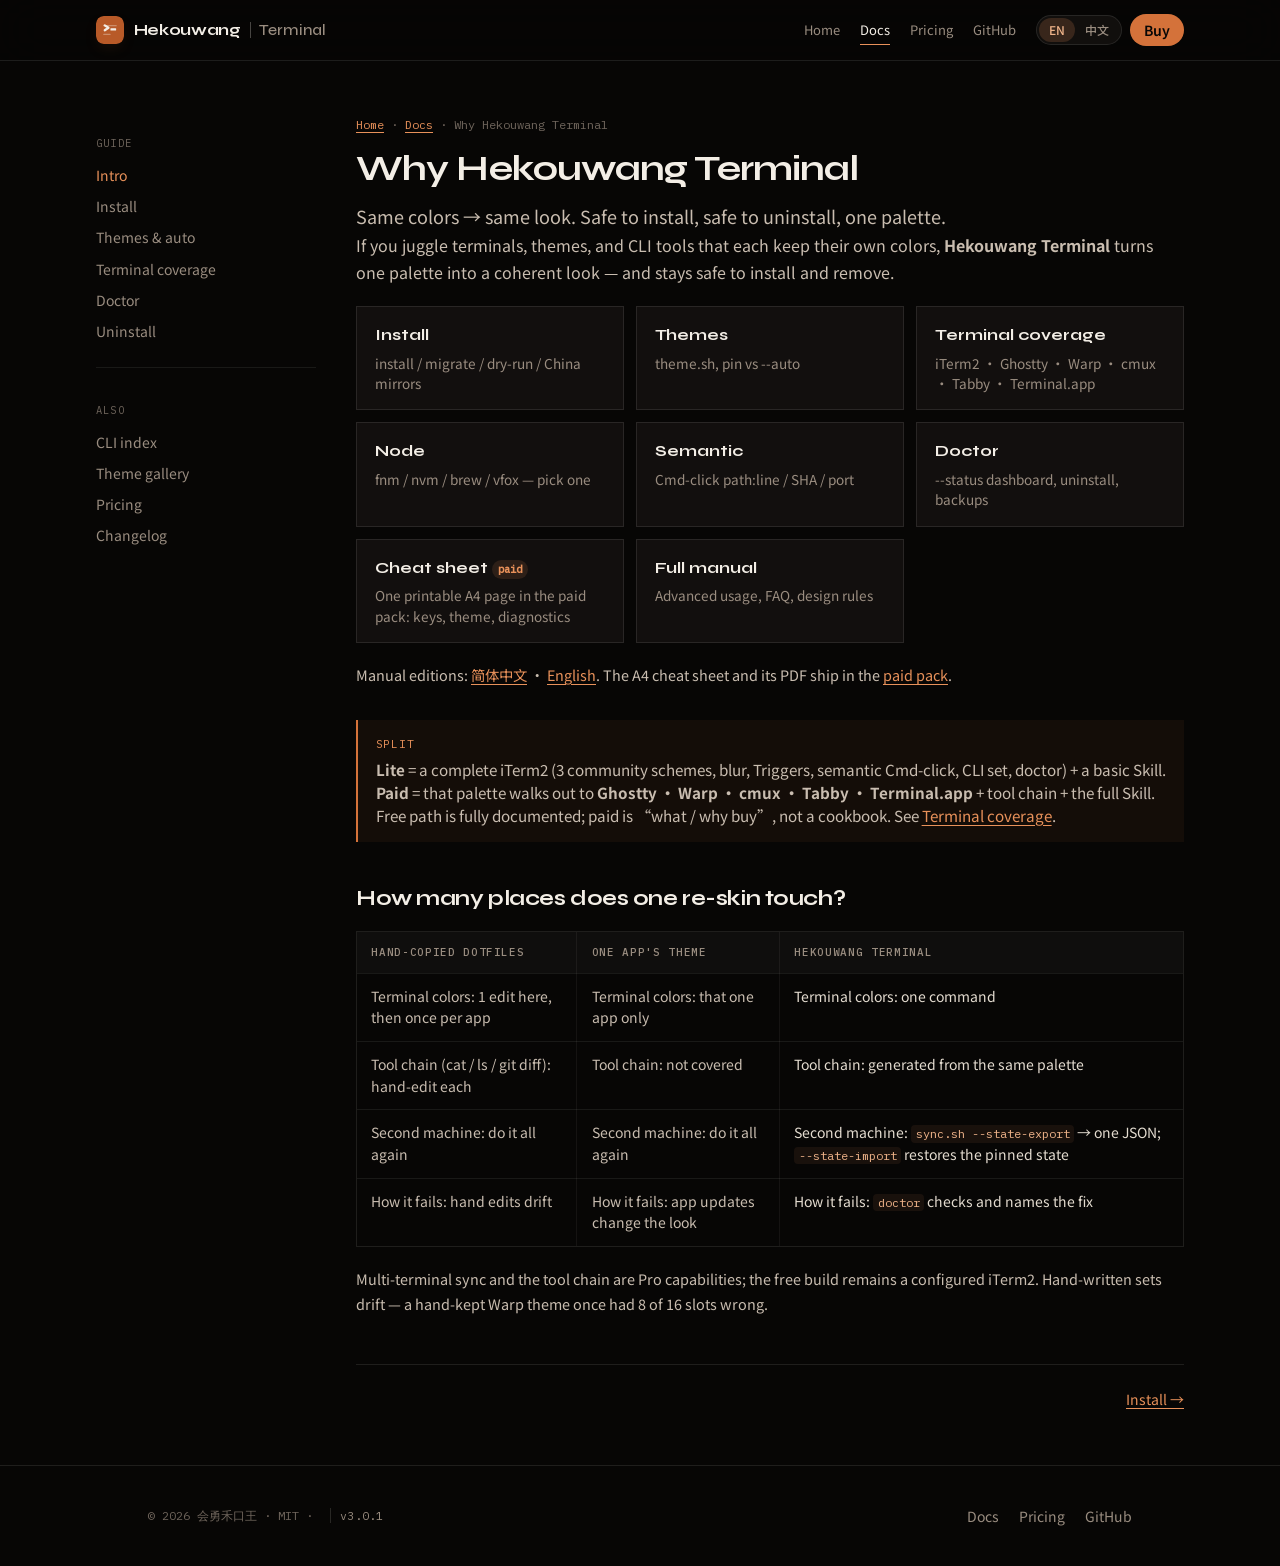
==== docs/guide/index.html @ 42f8c6e7 "release: clean Lite root (T1-b) Org-standard L2: main tree is Lite only; Pro lives in edition/ (loca" ====
<!DOCTYPE html>
<html lang="zh-CN" class="lang-zh">
<head>
<meta charset="utf-8">
<script>
/* Sync lang before paint: ?lang -> localStorage -> navigator */
(function(){try{var K='hkw-lang',q=null;try{q=new URLSearchParams(location.search).get('lang')}catch(e){}
if(q!=='zh'&&q!=='en')q=null;var s=q;if(!s)try{s=localStorage.getItem(K)}catch(e){}
if(s!=='zh'&&s!=='en')s=/^zh/i.test(navigator.language||'')?'zh':'en';
if(s==='zh')document.documentElement.classList.add('lang-zh');
document.documentElement.lang=s==='zh'?'zh-CN':'en';
if(q)try{localStorage.setItem(K,q)}catch(e){}}catch(e){}})();
</script>
<meta name="viewport" content="width=device-width, initial-scale=1">
<title>为什么是会勇禾口王·终端工作台</title>
<meta name="description" content="会勇禾口王·终端工作台：同色 → 同观感。敢装敢卸，一份色板。英文名 Hekouwang Terminal。">
<link rel="canonical" href="https://huiyonghkw.github.io/hekouwang-terminal-lite-skill/guide/">
<link rel="alternate" type="application/atom+xml" title="更新日志" href="../feed.xml">
<meta property="og:type" content="website">
<meta property="og:site_name" content="会勇禾口王·终端工作台">
<meta property="og:title" content="为什么是会勇禾口王·终端工作台">
<meta property="og:description" content="会勇禾口王·终端工作台：同色 → 同观感。敢装敢卸，一份色板。英文名 Hekouwang Terminal。">
<meta property="og:url" content="https://huiyonghkw.github.io/hekouwang-terminal-lite-skill/guide/">
<meta property="og:image" content="https://huiyonghkw.github.io/hekouwang-terminal-lite-skill/images/og-cover.png">
<meta name="twitter:card" content="summary_large_image">
<script type="application/ld+json">
{
  "@context": "https://schema.org",
  "@type": "BreadcrumbList",
  "itemListElement": [
    {
      "@type": "ListItem",
      "position": 1,
      "name": "首页",
      "item": "https://huiyonghkw.github.io/hekouwang-terminal-lite-skill/"
    },
    {
      "@type": "ListItem",
      "position": 2,
      "name": "文档",
      "item": "https://huiyonghkw.github.io/hekouwang-terminal-lite-skill/guide/"
    },
    {
      "@type": "ListItem",
      "position": 3,
      "name": "为什么是会勇禾口王·终端工作台",
      "item": "https://huiyonghkw.github.io/hekouwang-terminal-lite-skill/guide/"
    }
  ]
}
</script>
<link rel="icon" href="../favicon.svg?v=4" type="image/svg+xml">
<link rel="apple-touch-icon" href="../images/apple-touch-icon.png?v=5">
<link rel="shortcut icon" href="/hekouwang-terminal-lite-skill/favicon.svg?v=3" type="image/svg+xml">
<link rel="apple-touch-icon" href="/hekouwang-terminal-lite-skill/favicon.svg?v=3">

<link rel="stylesheet" href="../assets/fonts.css">
<link rel="stylesheet" href="../assets/tw.css">
<link rel="stylesheet" href="../assets/site.css?v=3.3.5">
<script defer src="../assets/toc.js"></script>
</head>
<body class="bg-ink-950 text-ash-100 font-sans antialiased">
<div id="prog"></div>
<header id="site-nav" class="sticky top-0 border-b border-ash-100/10 bg-ink-950/85 backdrop-blur-xl z-50">
  <div class="mx-auto flex max-w-6xl items-center justify-between gap-4 px-5 py-3.5 md:px-8">
    <a href="../index.html" class="brand-mark">
      <img src="../images/icon-skillhub.svg?v=4" width="28" height="28" alt="">
      <span class="brand-lockup text-[0.92rem] md:text-[1rem]">
        <span class="brand-name"><span class="en">Hekouwang</span><span class="zh">会勇禾口王</span></span>
        <span class="brand-div" aria-hidden="true"></span>
        <span class="brand-product"><span class="en">Terminal</span><span class="zh">终端工作台</span></span>
      </span>
    </a>
    <div class="flex items-center gap-5">
<nav class="mh-nav hidden items-center gap-5 text-[0.8125rem] text-ash-400 lg:flex" aria-label="Primary">
      <a class="transition hover:text-ash-100" href="../index.html"><span class="en">Home</span><span class="zh">首页</span></a>
      <a class="text-ash-100" href="../guide/index.html" aria-current="page"><span class="en">Docs</span><span class="zh">文档</span></a>
      <a class="transition hover:text-ash-100" href="../pricing.html"><span class="en">Pricing</span><span class="zh">定价</span></a>
      <a class="transition hover:text-ash-100" href="https://github.com/huiyonghkw/hekouwang-terminal-lite-skill">GitHub</a>
    </nav>
    <div class="flex items-center gap-2">
      <div class="toggle flex rounded-full border border-ash-100/10 bg-ink-800/60 p-0.5 text-xs font-medium" role="group" aria-label="Language">
        <button id="btn-en" class="rounded-full px-2.5 py-1 text-ash-400 transition" aria-pressed="true">EN</button>
        <button id="btn-zh" class="rounded-full px-2.5 py-1 text-ash-400 transition" aria-pressed="false">中文</button>
      </div>
      <a href="../pricing.html" class="btn-mag btn-mag--ember hidden rounded-full bg-ember-500 px-3.5 py-1.5 text-sm font-semibold text-ink-950 transition hover:bg-ember-400 sm:inline-flex"><span class="en">Buy</span><span class="zh">购买</span></a>
      <button id="nav-toggle" class="inline-flex h-9 w-9 items-center justify-center rounded-full border border-ash-100/10 text-ash-200 lg:hidden" aria-expanded="false" aria-controls="mobile-nav" aria-label="Menu">
        <svg width="18" height="18" viewBox="0 0 24 24" fill="none" stroke="currentColor" stroke-width="1.8"><path d="M4 7h16M4 12h16M4 17h16"/></svg>
      </button>
    </div>
    </div>
  </div>
  <div id="mobile-nav" class="border-t border-ash-100/10 bg-ink-950/95 px-5 py-4 backdrop-blur-xl lg:hidden">
    <div class="flex flex-col gap-3 text-sm text-ash-200">
      <a href="../index.html"><span class="en">Home</span><span class="zh">首页</span></a>
      <a href="../guide/index.html"><span class="en">Docs</span><span class="zh">文档</span></a>
      <a href="../pricing.html"><span class="en">Pricing</span><span class="zh">定价</span></a>
      <a href="https://github.com/huiyonghkw/hekouwang-terminal-lite-skill">GitHub</a>
    </div>
  </div>
</header>
<div class="mx-auto max-w-6xl"><div class="docgrid mx-auto grid max-w-6xl gap-10 px-5 py-10 md:grid-cols-[220px_1fr] md:px-8 md:py-14">
<aside class="side hidden text-sm text-ash-400 md:block" aria-label="Docs">
<style>.side a{display:block;padding:.35rem 0;color:#9a8d80}.side a:hover{color:#f3eee6}.side a[aria-current=page]{color:#e8915a}.side .st{font-family:IBM Plex Mono,monospace;font-size:.65rem;letter-spacing:.12em;text-transform:uppercase;color:#6f655c;margin:1rem 0 .4rem}.side .grp{margin-top:1.25rem;padding-top:1rem;border-top:1px solid rgba(243,238,230,.08)}.pillgrid{display:grid;gap:.75rem;margin:1.25rem 0;grid-template-columns:repeat(auto-fill,minmax(220px,1fr))}.pill{display:block;padding:1rem 1.1rem;border:1px solid rgba(243,238,230,.1);background:rgba(26,23,20,.6);text-decoration:none!important}.pill .t{font-family:Syne,sans-serif;font-weight:700;color:#f3eee6}.pill .d{margin-top:.35rem;font-size:.85rem;color:#9a8d80}.tag{display:inline-block;font-family:IBM Plex Mono,monospace;font-size:.65rem;padding:.1rem .4rem;border-radius:999px}.tag-free{color:#7dcea0;background:rgba(125,206,160,.12)}.tag-paid{color:#e8915a;background:rgba(232,145,90,.12)}.muted{color:#6f655c;font-size:.9rem}.btn{display:inline-flex;align-items:center;padding:.55rem 1.1rem;border-radius:999px;font-size:.875rem;font-weight:600;text-decoration:none}.btn-primary{background:#f3eee6;color:#070605}.btn-pro{background:#d4723a;color:#070605}</style>
  <div class="st"><span class="en">Guide</span><span class="zh">指南</span></div>
  <a href="../guide/index.html" aria-current="page"><span class="en">Intro</span><span class="zh">简介</span></a>
  <a href="../guide/install.html"><span class="en">Install</span><span class="zh">安装</span></a>
  <a href="../guide/theme.html"><span class="en">Themes &amp; auto</span><span class="zh">换肤与跟随</span></a>
  <a href="../guide/terminals.html"><span class="en">Terminal coverage</span><span class="zh">终端覆盖</span></a>
  <a href="../guide/doctor.html"><span class="en">Doctor</span><span class="zh">体检</span></a>
  <a href="../guide/uninstall.html"><span class="en">Uninstall</span><span class="zh">卸载</span></a>
  <div class="grp">
    <div class="st"><span class="en">Also</span><span class="zh">另见</span></div>
    <a href="../tools/index.html"><span class="en">CLI index</span><span class="zh">脚本索引</span></a>
    <a href="../themes/index.html"><span class="en">Theme gallery</span><span class="zh">主题画廊</span></a>
    <a href="../pricing.html"><span class="en">Pricing</span><span class="zh">定价</span></a>
    <a href="../changelog.html"><span class="en">Changelog</span><span class="zh">更新日志</span></a>
  </div>
</aside>
<article class="doc prose-hkw min-w-0">
<div class="crumb mb-4 font-mono text-xs text-ash-500"><a href="../index.html"><span class="en">Home</span><span class="zh">首页</span></a> · <a href="../guide/index.html"><span class="en">Docs</span><span class="zh">文档</span></a> · <span class="en">Why Hekouwang Terminal</span><span class="zh">为什么是会勇禾口王·终端工作台</span></div>
<h1 class="font-display text-3xl font-bold tracking-tight text-ash-100 md:text-4xl"><span class="en">Why Hekouwang Terminal</span><span class="zh">为什么是会勇禾口王·终端工作台</span></h1>
<p class="lead mt-3 text-lg text-ash-300"><span class="en">Same colors → same look. Safe to install, safe to uninstall, one palette.</span><span class="zh">同色 → 同观感。敢装敢卸，一份色板。</span></p>

<p><span class="en">If you juggle terminals, themes, and CLI tools that each keep their own colors, <b>Hekouwang Terminal</b> turns one palette into a coherent look — and stays safe to install and remove.</span><span class="zh">如果你在终端、主题、CLI 工具之间来回折腾，而它们各自一套颜色，<b>会勇禾口王·终端工作台</b>把一份色板做成统一观感 —— 而且敢装也敢卸。</span></p>
<div class="pillgrid">
  <a class="pill" href="../guide/install.html"><div class="t"><span class="en">Install</span><span class="zh">安装</span></div><div class="d"><span class="en">install / migrate / dry-run / China mirrors</span><span class="zh">安装、迁移、预演、国内镜像</span></div></a>
  <a class="pill" href="../guide/theme.html"><div class="t"><span class="en">Themes</span><span class="zh">换肤</span></div><div class="d"><span class="en">theme.sh, pin vs --auto</span><span class="zh">theme.sh、钉住与跟随系统</span></div></a>
  <a class="pill" href="../guide/terminals.html"><div class="t"><span class="en">Terminal coverage</span><span class="zh">终端覆盖</span></div><div class="d"><span class="en">iTerm2 · Ghostty · Warp · cmux · Tabby · Terminal.app</span><span class="zh">iTerm2 · Ghostty · Warp · cmux · Tabby · 自带终端</span></div></a>
  <a class="pill" href="../guide/node.html"><div class="t"><span class="en">Node</span><span class="zh">Node</span></div><div class="d"><span class="en">fnm / nvm / brew / vfox — pick one</span><span class="zh">四选一，只留一套</span></div></a>
  <a class="pill" href="../guide/semantic.html"><div class="t"><span class="en">Semantic</span><span class="zh">语义层</span></div><div class="d"><span class="en">Cmd-click path:line / SHA / port</span><span class="zh">Cmd-click 路径:行号 / SHA / 端口</span></div></a>
  <a class="pill" href="../guide/doctor.html"><div class="t"><span class="en">Doctor</span><span class="zh">体检</span></div><div class="d"><span class="en">--status dashboard, uninstall, backups</span><span class="zh">状态机仪表盘、卸载、备份</span></div></a>
  <a class="pill" href="../pricing.html"><div class="t"><span class="en">Cheat sheet <span class="tag tag-paid">paid</span></span><span class="zh">速查卡 <span class="tag tag-paid">付费</span></span></div><div class="d"><span class="en">One printable A4 page in the paid pack: keys, theme, diagnostics</span><span class="zh">付费包内的一页 A4：按键、换肤、排障</span></div></a>
  <a class="pill" href="../manual.zh-CN.md"><div class="t"><span class="en">Full manual</span><span class="zh">完整手册</span></div><div class="d"><span class="en">Advanced usage, FAQ, design rules</span><span class="zh">进阶用法、FAQ、设计原则</span></div></a>
</div>
<p class="muted"><span class="en">Manual editions: <a href="../manual.zh-CN.md">简体中文</a> · <a href="../manual.md">English</a>. The A4 cheat sheet and its PDF ship in the <a href="../pricing.html">paid pack</a>.</span><span class="zh">手册版本：<a href="../manual.zh-CN.md">简体中文</a> · <a href="../manual.md">English</a>。A4 速查卡与 PDF 在<a href="../pricing.html">付费包</a>内。</span></p>
<div class="ask"><span class="lb">split</span>
<span class="en"><b>Lite</b> = a complete iTerm2 (3 community schemes, blur, Triggers, semantic Cmd-click, CLI set, doctor) + a basic Skill. <b>Paid</b> = that palette walks out to <b>Ghostty · Warp · cmux · Tabby · Terminal.app</b> + tool chain + the full Skill. Free path is fully documented; paid is “what / why buy”, not a cookbook. See <a href="../guide/terminals.html">Terminal coverage</a>.</span><span class="zh"><b>Lite 版</b>＝配好的 iTerm2（3 套社区配色、毛玻璃、Triggers、语义 Cmd-click、CLI、体检）+ 基础 Skill。<b>专业版</b>＝让这份色板走到 <b>Ghostty · Warp · cmux · Tabby · 自带终端</b> + 工具链 + 完整 Skill。本站把免费用法写全；付费只写「是什么 / 为什么买」。见<a href="../guide/terminals.html">终端覆盖</a>。</span>
</div>

<h2><span class="en">How many places does one re-skin touch?</span><span class="zh">换一次肤，要改几处</span></h2>
<div class="tablewrap"><table>
<thead><tr>
  <th><span class="en">Hand-copied dotfiles</span><span class="zh">手抄 dotfiles</span></th>
  <th><span class="en">One app's theme</span><span class="zh">单个 App 的主题</span></th>
  <th><span class="en">Hekouwang Terminal</span><span class="zh">会勇禾口王·终端工作台</span></th>
</tr></thead>
<tbody>
<tr>
  <td><span class="en">Terminal colors: 1 edit here, then once per app</span><span class="zh">终端配色：这里改 1 次，其余 App 再各改一次</span></td>
  <td><span class="en">Terminal colors: that one app only</span><span class="zh">终端配色：只改这一个 App</span></td>
  <td><span class="en">Terminal colors: one command</span><span class="zh">终端配色：<code>theme.sh</code> 一条命令</span></td>
</tr>
<tr>
  <td><span class="en">Tool chain (cat / ls / git diff): hand-edit each</span><span class="zh">工具链（cat / ls / git diff）：逐一手改</span></td>
  <td><span class="en">Tool chain: not covered</span><span class="zh">工具链：完全不管</span></td>
  <td><span class="en">Tool chain: generated from the same palette</span><span class="zh">工具链：同一份色板生成</span></td>
</tr>
<tr>
  <td><span class="en">Second machine: do it all again</span><span class="zh">换第二台机器：重来一遍</span></td>
  <td><span class="en">Second machine: do it all again</span><span class="zh">换第二台机器：重来一遍</span></td>
  <td><span class="en">Second machine: <code>sync.sh --state-export</code> → one JSON; <code>--state-import</code> restores the pinned state</span><span class="zh">换第二台机器：<code>sync.sh --state-export</code> 一个 JSON，<code>--state-import</code> 还原钉住状态</span></td>
</tr>
<tr>
  <td><span class="en">How it fails: hand edits drift</span><span class="zh">失效方式：手改漂移</span></td>
  <td><span class="en">How it fails: app updates change the look</span><span class="zh">失效方式：各 App 版本升级走样</span></td>
  <td><span class="en">How it fails: <code>doctor</code> checks and names the fix</span><span class="zh">失效方式：<code>doctor</code> 体检并给出修复</span></td>
</tr>
</tbody></table></div>
<p class="muted"><span class="en">Multi-terminal sync and the tool chain are Pro capabilities; the free build remains a configured iTerm2. Hand-written sets drift — a hand-kept Warp theme once had 8 of 16 slots wrong.</span><span class="zh">多终端同步与工具链为专业版能力；免费版仍是配好的 iTerm2。手写多套会漂，实测手工维护的 Warp 主题 16 个色槽错了 8 个。</span></p>

<div class="pager mt-12 flex justify-between border-t border-ash-100/10 pt-6 text-sm text-ash-400"><span></span><a href="../guide/install.html"><span class="en">Install</span><span class="zh">安装</span> →</a></div>
</article>
</div></div>
<footer class="border-t border-ash-100/10 bg-ink-950 py-10">
  <div class="mx-auto flex max-w-5xl flex-col items-center gap-4 px-5 text-center md:flex-row md:justify-between md:text-left">
    <p class="font-mono text-xs text-ash-500">© 2026 会勇禾口王 · MIT · <!-- BEGIN:GENERATED:VERSION --><span class="ver-badge">v3.0.1</span><!-- END:GENERATED:VERSION --></p>
    <div class="flex gap-5 text-sm text-ash-400">
      <a class="transition hover:text-ash-100" href="../guide/index.html"><span class="en">Docs</span><span class="zh">文档</span></a>
      <a class="transition hover:text-ash-100" href="../pricing.html"><span class="en">Pricing</span><span class="zh">定价</span></a>
      <a class="transition hover:text-ash-100" href="https://github.com/huiyonghkw/hekouwang-terminal-lite-skill">GitHub</a>
    </div>
  </div>
</footer>
<script src="../assets/site.js?v=3.0.4"></script>
</body>
</html>
---- docs/assets/fonts.css ----
/* Self-hosted fonts (latin subset). Syne is a variable font: one file covers 500-800. */
@font-face {
  font-family: 'Syne';
  font-style: normal;
  font-weight: 500;
  font-display: swap;
  src: url('../fonts/syne-var.woff2') format('woff2');
}
@font-face {
  font-family: 'Syne';
  font-style: normal;
  font-weight: 600;
  font-display: swap;
  src: url('../fonts/syne-var.woff2') format('woff2');
}
@font-face {
  font-family: 'Syne';
  font-style: normal;
  font-weight: 700;
  font-display: swap;
  src: url('../fonts/syne-var.woff2') format('woff2');
}
@font-face {
  font-family: 'Syne';
  font-style: normal;
  font-weight: 800;
  font-display: swap;
  src: url('../fonts/syne-var.woff2') format('woff2');
}
@font-face {
  font-family: 'IBM Plex Mono';
  font-style: normal;
  font-weight: 400;
  font-display: swap;
  src: url('../fonts/ibm-plex-mono-400.woff2') format('woff2');
}
@font-face {
  font-family: 'IBM Plex Mono';
  font-style: normal;
  font-weight: 500;
  font-display: swap;
  src: url('../fonts/ibm-plex-mono-500.woff2') format('woff2');
}
---- docs/assets/tw.css ----
*,:after,:before{--tw-border-spacing-x:0;--tw-border-spacing-y:0;--tw-translate-x:0;--tw-translate-y:0;--tw-rotate:0;--tw-skew-x:0;--tw-skew-y:0;--tw-scale-x:1;--tw-scale-y:1;--tw-pan-x: ;--tw-pan-y: ;--tw-pinch-zoom: ;--tw-scroll-snap-strictness:proximity;--tw-gradient-from-position: ;--tw-gradient-via-position: ;--tw-gradient-to-position: ;--tw-ordinal: ;--tw-slashed-zero: ;--tw-numeric-figure: ;--tw-numeric-spacing: ;--tw-numeric-fraction: ;--tw-ring-inset: ;--tw-ring-offset-width:0px;--tw-ring-offset-color:#fff;--tw-ring-color:rgba(59,130,246,.5);--tw-ring-offset-shadow:0 0 #0000;--tw-ring-shadow:0 0 #0000;--tw-shadow:0 0 #0000;--tw-shadow-colored:0 0 #0000;--tw-blur: ;--tw-brightness: ;--tw-contrast: ;--tw-grayscale: ;--tw-hue-rotate: ;--tw-invert: ;--tw-saturate: ;--tw-sepia: ;--tw-drop-shadow: ;--tw-backdrop-blur: ;--tw-backdrop-brightness: ;--tw-backdrop-contrast: ;--tw-backdrop-grayscale: ;--tw-backdrop-hue-rotate: ;--tw-backdrop-invert: ;--tw-backdrop-opacity: ;--tw-backdrop-saturate: ;--tw-backdrop-sepia: ;--tw-contain-size: ;--tw-contain-layout: ;--tw-contain-paint: ;--tw-contain-style: }::backdrop{--tw-border-spacing-x:0;--tw-border-spacing-y:0;--tw-translate-x:0;--tw-translate-y:0;--tw-rotate:0;--tw-skew-x:0;--tw-skew-y:0;--tw-scale-x:1;--tw-scale-y:1;--tw-pan-x: ;--tw-pan-y: ;--tw-pinch-zoom: ;--tw-scroll-snap-strictness:proximity;--tw-gradient-from-position: ;--tw-gradient-via-position: ;--tw-gradient-to-position: ;--tw-ordinal: ;--tw-slashed-zero: ;--tw-numeric-figure: ;--tw-numeric-spacing: ;--tw-numeric-fraction: ;--tw-ring-inset: ;--tw-ring-offset-width:0px;--tw-ring-offset-color:#fff;--tw-ring-color:rgba(59,130,246,.5);--tw-ring-offset-shadow:0 0 #0000;--tw-ring-shadow:0 0 #0000;--tw-shadow:0 0 #0000;--tw-shadow-colored:0 0 #0000;--tw-blur: ;--tw-brightness: ;--tw-contrast: ;--tw-grayscale: ;--tw-hue-rotate: ;--tw-invert: ;--tw-saturate: ;--tw-sepia: ;--tw-drop-shadow: ;--tw-backdrop-blur: ;--tw-backdrop-brightness: ;--tw-backdrop-contrast: ;--tw-backdrop-grayscale: ;--tw-backdrop-hue-rotate: ;--tw-backdrop-invert: ;--tw-backdrop-opacity: ;--tw-backdrop-saturate: ;--tw-backdrop-sepia: ;--tw-contain-size: ;--tw-contain-layout: ;--tw-contain-paint: ;--tw-contain-style: }/*! tailwindcss v3.4.19 | MIT License | https://tailwindcss.com*/*,:after,:before{box-sizing:border-box;border:0 solid #e5e7eb}:after,:before{--tw-content:""}:host,html{line-height:1.5;-webkit-text-size-adjust:100%;-moz-tab-size:4;-o-tab-size:4;tab-size:4;font-family:HKW Sans SC,Syne,system-ui,sans-serif;font-feature-settings:normal;font-variation-settings:normal;-webkit-tap-highlight-color:transparent}body{margin:0;line-height:inherit}hr{height:0;color:inherit;border-top-width:1px}abbr:where([title]){-webkit-text-decoration:underline dotted;text-decoration:underline dotted}h1,h2,h3,h4,h5,h6{font-size:inherit;font-weight:inherit}a{color:inherit;text-decoration:inherit}b,strong{font-weight:bolder}code,kbd,pre,samp{font-family:IBM Plex Mono,ui-monospace,Menlo,monospace;font-feature-settings:normal;font-variation-settings:normal;font-size:1em}small{font-size:80%}sub,sup{font-size:75%;line-height:0;position:relative;vertical-align:baseline}sub{bottom:-.25em}sup{top:-.5em}table{text-indent:0;border-color:inherit;border-collapse:collapse}button,input,optgroup,select,textarea{font-family:inherit;font-feature-settings:inherit;font-variation-settings:inherit;font-size:100%;font-weight:inherit;line-height:inherit;letter-spacing:inherit;color:inherit;margin:0;padding:0}button,select{text-transform:none}button,input:where([type=button]),input:where([type=reset]),input:where([type=submit]){-webkit-appearance:button;background-color:transparent;background-image:none}:-moz-focusring{outline:auto}:-moz-ui-invalid{box-shadow:none}progress{vertical-align:baseline}::-webkit-inner-spin-button,::-webkit-outer-spin-button{height:auto}[type=search]{-webkit-appearance:textfield;outline-offset:-2px}::-webkit-search-decoration{-webkit-appearance:none}::-webkit-file-upload-button{-webkit-appearance:button;font:inherit}summary{display:list-item}blockquote,dd,dl,figure,h1,h2,h3,h4,h5,h6,hr,p,pre{margin:0}fieldset{margin:0}fieldset,legend{padding:0}menu,ol,ul{list-style:none;margin:0;padding:0}dialog{padding:0}textarea{resize:vertical}input::-moz-placeholder,textarea::-moz-placeholder{opacity:1;color:#9ca3af}input::placeholder,textarea::placeholder{opacity:1;color:#9ca3af}[role=button],button{cursor:pointer}:disabled{cursor:default}audio,canvas,embed,iframe,img,object,svg,video{display:block;vertical-align:middle}img,video{max-width:100%;height:auto}[hidden]:where(:not([hidden=until-found])){display:none}.\!container{width:100%!important}.container{width:100%}@media (min-width:640px){.\!container{max-width:640px!important}.container{max-width:640px}}@media (min-width:768px){.\!container{max-width:768px!important}.container{max-width:768px}}@media (min-width:1024px){.\!container{max-width:1024px!important}.container{max-width:1024px}}@media (min-width:1280px){.\!container{max-width:1280px!important}.container{max-width:1280px}}@media (min-width:1536px){.\!container{max-width:1536px!important}.container{max-width:1536px}}.pointer-events-none{pointer-events:none}.visible{visibility:visible}.fixed{position:fixed}.absolute{position:absolute}.relative{position:relative}.sticky{position:sticky}.inset-0{inset:0}.inset-x-0{left:0;right:0}.-top-3{top:-.75rem}.left-6{left:1.5rem}.top-0{top:0}.z-10{z-index:10}.z-50{z-index:50}.mx-auto{margin-left:auto;margin-right:auto}.my-5{margin-top:1.25rem;margin-bottom:1.25rem}.mb-4{margin-bottom:1rem}.ml-3{margin-left:.75rem}.mt-1{margin-top:.25rem}.mt-10{margin-top:2.5rem}.mt-12{margin-top:3rem}.mt-14{margin-top:3.5rem}.mt-16{margin-top:4rem}.mt-2{margin-top:.5rem}.mt-3{margin-top:.75rem}.mt-4{margin-top:1rem}.mt-5{margin-top:1.25rem}.mt-6{margin-top:1.5rem}.mt-8{margin-top:2rem}.block{display:block}.inline-block{display:inline-block}.flex{display:flex}.inline-flex{display:inline-flex}.table{display:table}.grid{display:grid}.hidden{display:none}.h-9{height:2.25rem}.min-h-\[100svh\]{min-height:100svh}.w-9{width:2.25rem}.w-full{width:100%}.min-w-0{min-width:0}.min-w-\[40rem\]{min-width:40rem}.max-w-2xl{max-width:42rem}.max-w-3xl{max-width:48rem}.max-w-4xl{max-width:56rem}.max-w-5xl{max-width:64rem}.max-w-6xl{max-width:72rem}.max-w-xl{max-width:36rem}.flex-1{flex:1 1 0%}.transform{transform:translate(var(--tw-translate-x),var(--tw-translate-y)) rotate(var(--tw-rotate)) skewX(var(--tw-skew-x)) skewY(var(--tw-skew-y)) scaleX(var(--tw-scale-x)) scaleY(var(--tw-scale-y))}.resize{resize:both}.flex-col{flex-direction:column}.flex-wrap{flex-wrap:wrap}.items-center{align-items:center}.justify-center{justify-content:center}.justify-between{justify-content:space-between}.gap-1\.5{gap:.375rem}.gap-10{gap:2.5rem}.gap-2{gap:.5rem}.gap-3{gap:.75rem}.gap-4{gap:1rem}.gap-5{gap:1.25rem}.space-y-8>:not([hidden])~:not([hidden]){--tw-space-y-reverse:0;margin-top:calc(2rem*(1 - var(--tw-space-y-reverse)));margin-bottom:calc(2rem*var(--tw-space-y-reverse))}.overflow-hidden{overflow:hidden}.overflow-x-auto{overflow-x:auto}.rounded-full{border-radius:9999px}.rounded-lg{border-radius:.5rem}.rounded-sm{border-radius:.125rem}.border{border-width:1px}.border-b{border-bottom-width:1px}.border-t{border-top-width:1px}.border-amber-500\/30{border-color:rgba(245,158,11,.3)}.border-ash-100\/10{border-color:hsla(37,35%,93%,.1)}.border-ash-100\/15{border-color:hsla(37,35%,93%,.15)}.border-ash-100\/5{border-color:hsla(37,35%,93%,.05)}.border-blue-500\/30{border-color:rgba(59,130,246,.3)}.border-ember-400\/35{border-color:rgba(232,145,90,.35)}.border-ember-400\/40{border-color:rgba(232,145,90,.4)}.border-ember-400\/50{border-color:rgba(232,145,90,.5)}.border-ember-500\/30{border-color:rgba(212,114,58,.3)}.border-ember-500\/40{border-color:rgba(212,114,58,.4)}.border-emerald-500\/30{border-color:rgba(16,185,129,.3)}.border-red-500\/30{border-color:rgba(239,68,68,.3)}.border-transparent{border-color:transparent}.bg-amber-500\/10{background-color:rgba(245,158,11,.1)}.bg-ash-100{--tw-bg-opacity:1;background-color:rgb(243 238 230/var(--tw-bg-opacity,1))}.bg-blue-500\/10{background-color:rgba(59,130,246,.1)}.bg-ember-500{--tw-bg-opacity:1;background-color:rgb(212 114 58/var(--tw-bg-opacity,1))}.bg-ember-500\/10{background-color:rgba(212,114,58,.1)}.bg-emerald-500\/10{background-color:rgba(16,185,129,.1)}.bg-ink-800\/40{background-color:rgba(26,23,20,.4)}.bg-ink-800\/60{background-color:rgba(26,23,20,.6)}.bg-ink-850\/40{background-color:rgba(18,16,14,.4)}.bg-ink-850\/60{background-color:rgba(18,16,14,.6)}.bg-ink-900{--tw-bg-opacity:1;background-color:rgb(12 11 10/var(--tw-bg-opacity,1))}.bg-ink-900\/50{background-color:rgba(12,11,10,.5)}.bg-ink-950{--tw-bg-opacity:1;background-color:rgb(7 6 5/var(--tw-bg-opacity,1))}.bg-ink-950\/80{background-color:rgba(7,6,5,.8)}.bg-ink-950\/85{background-color:rgba(7,6,5,.85)}.bg-ink-950\/95{background-color:rgba(7,6,5,.95)}.bg-red-500\/10{background-color:rgba(239,68,68,.1)}.bg-ember-radial{background-image:radial-gradient(ellipse 80% 50% at 70% 0,rgba(212,114,58,.18),transparent 55%),radial-gradient(ellipse 60% 40% at 10% 80%,rgba(232,145,90,.08),transparent 50%)}.bg-gradient-to-b{background-image:linear-gradient(to bottom,var(--tw-gradient-stops))}.bg-grid-fade{background-image:linear-gradient(90deg,hsla(37,35%,93%,.04) 1px,transparent 0),linear-gradient(180deg,hsla(37,35%,93%,.04) 1px,transparent 0)}.from-ember-500\/15{--tw-gradient-from:rgba(212,114,58,.15) var(--tw-gradient-from-position);--tw-gradient-to:rgba(212,114,58,0) var(--tw-gradient-to-position);--tw-gradient-stops:var(--tw-gradient-from),var(--tw-gradient-to)}.to-ink-850\/80{--tw-gradient-to:rgba(18,16,14,.8) var(--tw-gradient-to-position)}.bg-grid{background-size:48px 48px}.p-0\.5{padding:.125rem}.p-6{padding:1.5rem}.px-2\.5{padding-left:.625rem;padding-right:.625rem}.px-3{padding-left:.75rem;padding-right:.75rem}.px-3\.5{padding-left:.875rem;padding-right:.875rem}.px-4{padding-left:1rem;padding-right:1rem}.px-5{padding-left:1.25rem;padding-right:1.25rem}.px-7{padding-left:1.75rem;padding-right:1.75rem}.px-8{padding-left:2rem;padding-right:2rem}.py-0\.5{padding-top:.125rem;padding-bottom:.125rem}.py-1{padding-top:.25rem;padding-bottom:.25rem}.py-1\.5{padding-top:.375rem;padding-bottom:.375rem}.py-10{padding-top:2.5rem;padding-bottom:2.5rem}.py-16{padding-top:4rem;padding-bottom:4rem}.py-2\.5{padding-top:.625rem;padding-bottom:.625rem}.py-20{padding-top:5rem;padding-bottom:5rem}.py-24{padding-top:6rem;padding-bottom:6rem}.py-3{padding-top:.75rem;padding-bottom:.75rem}.py-3\.5{padding-top:.875rem;padding-bottom:.875rem}.py-32{padding-top:8rem;padding-bottom:8rem}.py-4{padding-top:1rem;padding-bottom:1rem}.py-5{padding-top:1.25rem;padding-bottom:1.25rem}.pb-16{padding-bottom:4rem}.pb-6{padding-bottom:1.5rem}.pb-8{padding-bottom:2rem}.pt-24{padding-top:6rem}.pt-28{padding-top:7rem}.pt-6{padding-top:1.5rem}.text-left{text-align:left}.text-center{text-align:center}.font-display{font-family:Syne,HKW Sans SC,system-ui,sans-serif}.font-mono{font-family:IBM Plex Mono,ui-monospace,Menlo,monospace}.font-sans{font-family:HKW Sans SC,Syne,system-ui,sans-serif}.text-2xl{font-size:1.5rem;line-height:2rem}.text-3xl{font-size:1.875rem;line-height:2.25rem}.text-4xl{font-size:2.25rem;line-height:2.5rem}.text-\[0\.65rem\]{font-size:.65rem}.text-\[0\.68rem\]{font-size:.68rem}.text-\[0\.6rem\]{font-size:.6rem}.text-\[0\.7rem\]{font-size:.7rem}.text-\[0\.8125rem\]{font-size:.8125rem}.text-\[0\.82rem\]{font-size:.82rem}.text-\[0\.92rem\]{font-size:.92rem}.text-\[0\.95rem\]{font-size:.95rem}.text-\[clamp\(1\.05rem\2c 2vw\2c 1\.3rem\)\]{font-size:clamp(1.05rem,2vw,1.3rem)}.text-\[clamp\(1\.8rem\2c 3\.6vw\2c 2\.6rem\)\]{font-size:clamp(1.8rem,3.6vw,2.6rem)}.text-\[clamp\(2\.4rem\2c 6\.5vw\2c 4\.8rem\)\]{font-size:clamp(2.4rem,6.5vw,4.8rem)}.text-\[clamp\(2rem\2c 5vw\2c 3\.2rem\)\]{font-size:clamp(2rem,5vw,3.2rem)}.text-\[clamp\(2rem\2c 5vw\2c 3\.5rem\)\]{font-size:clamp(2rem,5vw,3.5rem)}.text-base{font-size:1rem;line-height:1.5rem}.text-lg{font-size:1.125rem;line-height:1.75rem}.text-sm{font-size:.875rem;line-height:1.25rem}.text-xs{font-size:.75rem;line-height:1rem}.font-bold{font-weight:700}.font-extrabold{font-weight:800}.font-medium{font-weight:500}.font-semibold{font-weight:600}.uppercase{text-transform:uppercase}.leading-\[1\.05\]{line-height:1.05}.leading-\[1\.08\]{line-height:1.08}.leading-\[1\.1\]{line-height:1.1}.leading-relaxed{line-height:1.625}.tracking-\[0\.14em\]{letter-spacing:.14em}.tracking-\[0\.16em\]{letter-spacing:.16em}.tracking-\[0\.2em\]{letter-spacing:.2em}.tracking-tight{letter-spacing:-.025em}.tracking-wide{letter-spacing:.025em}.text-amber-400{--tw-text-opacity:1;color:rgb(251 191 36/var(--tw-text-opacity,1))}.text-ash-100{--tw-text-opacity:1;color:rgb(243 238 230/var(--tw-text-opacity,1))}.text-ash-200{--tw-text-opacity:1;color:rgb(228 220 208/var(--tw-text-opacity,1))}.text-ash-300{--tw-text-opacity:1;color:rgb(201 189 176/var(--tw-text-opacity,1))}.text-ash-400{--tw-text-opacity:1;color:rgb(154 141 128/var(--tw-text-opacity,1))}.text-ash-500{--tw-text-opacity:1;color:rgb(111 101 92/var(--tw-text-opacity,1))}.text-blue-400{--tw-text-opacity:1;color:rgb(96 165 250/var(--tw-text-opacity,1))}.text-ember-300{--tw-text-opacity:1;color:rgb(240 180 138/var(--tw-text-opacity,1))}.text-ember-400{--tw-text-opacity:1;color:rgb(232 145 90/var(--tw-text-opacity,1))}.text-emerald-400{--tw-text-opacity:1;color:rgb(52 211 153/var(--tw-text-opacity,1))}.text-ink-950{--tw-text-opacity:1;color:rgb(7 6 5/var(--tw-text-opacity,1))}.text-red-400{--tw-text-opacity:1;color:rgb(248 113 113/var(--tw-text-opacity,1))}.antialiased{-webkit-font-smoothing:antialiased;-moz-osx-font-smoothing:grayscale}.opacity-30{opacity:.3}.shadow-glow{--tw-shadow:0 0 80px -20px rgba(212,114,58,.45);--tw-shadow-colored:0 0 80px -20px var(--tw-shadow-color)}.shadow-glow,.shadow-panel{box-shadow:var(--tw-ring-offset-shadow,0 0 #0000),var(--tw-ring-shadow,0 0 #0000),var(--tw-shadow)}.shadow-panel{--tw-shadow:0 24px 80px -32px rgba(0,0,0,.75);--tw-shadow-colored:0 24px 80px -32px var(--tw-shadow-color)}.blur{--tw-blur:blur(8px)}.blur,.filter{filter:var(--tw-blur) var(--tw-brightness) var(--tw-contrast) var(--tw-grayscale) var(--tw-hue-rotate) var(--tw-invert) var(--tw-saturate) var(--tw-sepia) var(--tw-drop-shadow)}.backdrop-blur-xl{--tw-backdrop-blur:blur(24px);-webkit-backdrop-filter:var(--tw-backdrop-blur) var(--tw-backdrop-brightness) var(--tw-backdrop-contrast) var(--tw-backdrop-grayscale) var(--tw-backdrop-hue-rotate) var(--tw-backdrop-invert) var(--tw-backdrop-opacity) var(--tw-backdrop-saturate) var(--tw-backdrop-sepia);backdrop-filter:var(--tw-backdrop-blur) var(--tw-backdrop-brightness) var(--tw-backdrop-contrast) var(--tw-backdrop-grayscale) var(--tw-backdrop-hue-rotate) var(--tw-backdrop-invert) var(--tw-backdrop-opacity) var(--tw-backdrop-saturate) var(--tw-backdrop-sepia)}.transition{transition-property:color,background-color,border-color,text-decoration-color,fill,stroke,opacity,box-shadow,transform,filter,-webkit-backdrop-filter;transition-property:color,background-color,border-color,text-decoration-color,fill,stroke,opacity,box-shadow,transform,filter,backdrop-filter;transition-property:color,background-color,border-color,text-decoration-color,fill,stroke,opacity,box-shadow,transform,filter,backdrop-filter,-webkit-backdrop-filter;transition-timing-function:cubic-bezier(.4,0,.2,1);transition-duration:.15s}.hover\:border-ash-100\/30:hover{border-color:hsla(37,35%,93%,.3)}.hover\:border-ember-300:hover{--tw-border-opacity:1;border-color:rgb(240 180 138/var(--tw-border-opacity,1))}.hover\:bg-ember-400:hover{--tw-bg-opacity:1;background-color:rgb(232 145 90/var(--tw-bg-opacity,1))}.hover\:bg-ember-500\/20:hover{background-color:rgba(212,114,58,.2)}.hover\:bg-white:hover{--tw-bg-opacity:1;background-color:rgb(255 255 255/var(--tw-bg-opacity,1))}.hover\:text-ash-100:hover{--tw-text-opacity:1;color:rgb(243 238 230/var(--tw-text-opacity,1))}@media (min-width:640px){.sm\:inline-flex{display:inline-flex}}@media (min-width:768px){.md\:block{display:block}.md\:grid-cols-3{grid-template-columns:repeat(3,minmax(0,1fr))}.md\:grid-cols-4{grid-template-columns:repeat(4,minmax(0,1fr))}.md\:grid-cols-\[220px_1fr\]{grid-template-columns:220px 1fr}.md\:flex-row{flex-direction:row}.md\:justify-between{justify-content:space-between}.md\:p-7{padding:1.75rem}.md\:px-8{padding-left:2rem;padding-right:2rem}.md\:py-14{padding-top:3.5rem;padding-bottom:3.5rem}.md\:py-32{padding-top:8rem;padding-bottom:8rem}.md\:py-40{padding-top:10rem;padding-bottom:10rem}.md\:pb-10{padding-bottom:2.5rem}.md\:pb-12{padding-bottom:3rem}.md\:pt-28{padding-top:7rem}.md\:text-left{text-align:left}.md\:text-3xl{font-size:1.875rem;line-height:2.25rem}.md\:text-4xl{font-size:2.25rem;line-height:2.5rem}.md\:text-5xl{font-size:3rem;line-height:1}.md\:text-\[1rem\]{font-size:1rem}}@media (min-width:1024px){.lg\:flex{display:flex}.lg\:hidden{display:none}.lg\:grid-cols-3{grid-template-columns:repeat(3,minmax(0,1fr))}}
---- docs/assets/site.css ----
/* Hekouwang Terminal 3.0 — bilingual + fonts + motion (Tailwind via CDN) */
@font-face {
  font-family: 'HKW Sans SC';
  src: url('../fonts/hkw-sans-sc-subset.woff2') format('woff2');
  font-weight: 400 700;
  font-style: normal;
  font-display: swap;
}

:root {
  color-scheme: dark;
  --font-display: Syne, 'HKW Sans SC', sans-serif;
  --mono: 'IBM Plex Mono', ui-monospace, monospace;
  --text: #f3eee6;
  --text2: #c9bdb0;
  --text3: #9a8d80;
  --surface: #1a1714;
  --surface2: #12100e;
  --border: rgba(243, 238, 230, 0.1);
  --border2: rgba(243, 238, 230, 0.14);
  --accent2: #e8915a;
  --shadow: 0 24px 80px -40px rgba(0,0,0,0.7);
  --ease-out-expo: cubic-bezier(0.16, 1, 0.3, 1);
  --ease-spring: cubic-bezier(0.34, 1.56, 0.64, 1);
}

html {
  scroll-behavior: smooth;
  overflow-x: clip;
  max-width: 100%;
}

@media (prefers-reduced-motion: reduce) {
  html { scroll-behavior: auto; }
  *, *::before, *::after {
    animation-duration: 0.01ms !important;
    animation-iteration-count: 1 !important;
    transition-duration: 0.01ms !important;
  }
  .marquee-static { animation: none !important; }
  .ambient-orb { animation: none !important; }
  .hero-sheen::after { animation: none !important; }
}

/* Bilingual: default EN; .lang-zh shows ZH */
html .zh { display: none; }
html.lang-zh .en { display: none; }
html.lang-zh .zh { display: inline; }
html.lang-zh span.zh,
html.lang-zh a.zh,
html.lang-zh b.zh,
html.lang-zh strong.zh,
html.lang-zh em.zh,
html.lang-zh code.zh,
html.lang-zh small.zh { display: inline; }
html.lang-zh p.zh,
html.lang-zh div.zh,
html.lang-zh li.zh,
html.lang-zh h1.zh,
html.lang-zh h2.zh,
html.lang-zh h3.zh,
html.lang-zh figcaption.zh,
html.lang-zh summary.zh,
html.lang-zh label.zh { display: block; }
html.lang-zh .zh.block { display: block; }
html.lang-zh .zh.flex { display: flex; }
html.lang-zh .zh.inline-flex { display: inline-flex; }
html.lang-zh .zh.grid { display: grid; }
html .zh.block { display: none; }
html.lang-zh .zh.block { display: block; }
html .en.block { display: block; }
html.lang-zh .en.block { display: none; }

body {
  -webkit-font-smoothing: antialiased;
  text-rendering: optimizeLegibility;
  overflow-x: clip;
  max-width: 100%;
}
.site-main {
  overflow-x: clip;
  max-width: 100%;
}

/* Film grain — premium atmosphere without flat black */
.film-grain {
  position: fixed;
  inset: 0;
  z-index: 2;
  pointer-events: none;
  opacity: 0.045;
  mix-blend-mode: overlay;
  background-image: url("data:image/svg+xml,%3Csvg viewBox='0 0 200 200' xmlns='http://www.w3.org/2000/svg'%3E%3Cfilter id='n'%3E%3CfeTurbulence type='fractalNoise' baseFrequency='0.85' numOctaves='4' stitchTiles='stitch'/%3E%3C/filter%3E%3Crect width='100%25' height='100%25' filter='url(%23n)'/%3E%3C/svg%3E");
}

/* Brand mark — reference: [icon] 会勇禾口王 | 写作技能 → 会勇禾口王 | 终端工作台 */
.brand-mark {
  display: inline-flex;
  align-items: center;
  gap: 0.6rem;
  text-decoration: none;
  min-width: 0;
  color: inherit;
}
.brand-mark img {
  width: 28px;
  height: 28px;
  border-radius: 8px;
  flex: none;
  box-shadow: 0 6px 18px -10px rgba(184, 90, 40, 0.85);
  transition: transform 0.45s var(--ease-out-expo), box-shadow 0.45s ease;
}
.brand-mark:hover img {
  transform: translateY(-1px) scale(1.04);
  box-shadow: 0 10px 28px -10px rgba(232, 145, 90, 0.75);
}
.brand-lockup {
  display: inline-flex;
  align-items: center;
  gap: 0.55rem;
  min-width: 0;
  line-height: 1.1;
}
.brand-mark .brand-name {
  font-family: var(--font-display);
  font-weight: 700;
  letter-spacing: -0.02em;
  color: #f3eee6;
  white-space: nowrap;
  overflow: hidden;
  text-overflow: ellipsis;
}
.brand-mark .brand-div {
  display: inline-block;
  width: 1px;
  height: 0.95em;
  flex: none;
  background: rgba(243, 238, 230, 0.28);
}
.brand-mark .brand-product {
  font-family: var(--font-display);
  font-weight: 500;
  letter-spacing: -0.01em;
  color: #9a8d80;
  white-space: nowrap;
  overflow: hidden;
  text-overflow: ellipsis;
}
.brand-mark .brand-sub {
  display: none; /* legacy; lockup replaces stacked sub */
}

/* Value micro-icons */
.value-ico {
  display: inline-flex;
  width: 2rem;
  height: 2rem;
  align-items: center;
  justify-content: center;
  border-radius: 0.55rem;
  background: rgba(232, 145, 90, 0.1);
  border: 1px solid rgba(232, 145, 90, 0.22);
  color: #f0b48a;
}
.value-ico svg {
  width: 1rem;
  height: 1rem;
}

/* Hero dual-line brand */
.hero-brand-kicker {
  font-family: var(--mono);
  font-size: 0.72rem;
  letter-spacing: 0.18em;
  text-transform: uppercase;
  color: #e8915a;
}
.hero-brand-title {
  font-family: var(--font-display);
  font-weight: 800;
  letter-spacing: -0.035em;
  line-height: 1.05;
  color: #f3eee6;
}
.hero-lockup {
  display: flex;
  flex-wrap: wrap;
  align-items: baseline;
  gap: 0.35em 0.55em;
}
.hero-lockup .brand-part {
  font-weight: 800;
  color: #f3eee6;
}
.hero-lockup .brand-sep {
  font-weight: 400;
  color: rgba(243, 238, 230, 0.28);
  transform: translateY(-0.04em);
}
.hero-lockup .brand-product {
  font-weight: 600;
  color: #c9bdb0;
}
.hero-brand-title .line-product {
  display: block;
  color: #f0b48a;
}

::selection {
  background: rgba(232, 145, 90, 0.35);
  color: #f3eee6;
}

/* Progress */
#prog {
  position: fixed;
  top: 0;
  left: 0;
  height: 2px;
  width: 0;
  z-index: 60;
  background: linear-gradient(90deg, #d4723a, #f0b48a);
  pointer-events: none;
  box-shadow: 0 0 12px rgba(232, 145, 90, 0.55);
}

/* Soft pointer glow */
#pointer-glow {
  position: fixed;
  width: 42vw;
  height: 42vw;
  max-width: 520px;
  max-height: 520px;
  border-radius: 50%;
  pointer-events: none;
  z-index: 1;
  background: radial-gradient(circle, rgba(212, 114, 58, 0.14) 0%, transparent 68%);
  transform: translate(-50%, -50%);
  opacity: 0;
  transition: opacity 0.45s ease;
  mix-blend-mode: screen;
}
#pointer-glow.on { opacity: 1; }
@media (pointer: coarse) {
  #pointer-glow { display: none; }
}

/* Nav glass */
#site-nav {
  transition: background 0.35s var(--ease-out-expo), border-color 0.35s ease, box-shadow 0.35s ease;
}
#site-nav.is-stuck {
  box-shadow: 0 10px 40px -24px rgba(0, 0, 0, 0.85);
}
#site-nav .mh-nav a {
  position: relative;
}
#site-nav .mh-nav a::after {
  content: '';
  position: absolute;
  left: 0;
  right: 0;
  bottom: -0.35rem;
  height: 1px;
  background: #e8915a;
  transform: scaleX(0);
  transform-origin: left;
  transition: transform 0.35s var(--ease-out-expo);
}
#site-nav .mh-nav a:hover::after,
#site-nav .mh-nav a[aria-current="page"]::after {
  transform: scaleX(1);
}

/* Footer links — same underline motion as header nav */
footer .flex.gap-5 a {
  position: relative;
}
footer .flex.gap-5 a::after {
  content: '';
  position: absolute;
  left: 0;
  right: 0;
  bottom: -0.35rem;
  height: 1px;
  background: #e8915a;
  transform: scaleX(0);
  transform-origin: left;
  transition: transform 0.35s var(--ease-out-expo);
}
footer .flex.gap-5 a:hover::after {
  transform: scaleX(1);
}

/* Reveal on scroll */
[data-reveal] {
  opacity: 0;
  transform: translateY(22px);
  transition: opacity 0.85s var(--ease-out-expo), transform 0.85s var(--ease-out-expo);
}
[data-reveal].in {
  opacity: 1;
  transform: none;
}
[data-reveal-child] {
  opacity: 0;
  transform: translateY(28px);
}
[data-reveal-child].in {
  opacity: 1;
  transform: none;
  transition: opacity 0.7s var(--ease-out-expo), transform 0.7s var(--ease-out-expo);
}

/* Ambient orbs */
.ambient-orb {
  position: absolute;
  border-radius: 50%;
  filter: blur(60px);
  pointer-events: none;
  will-change: transform, opacity;
}
.ambient-orb--a {
  width: 48vw;
  height: 48vw;
  max-width: 640px;
  max-height: 640px;
  top: -12%;
  right: -8%;
  background: rgba(212, 114, 58, 0.22);
  animation: orbDriftA 14s ease-in-out infinite alternate;
}
.ambient-orb--b {
  width: 36vw;
  height: 36vw;
  max-width: 420px;
  max-height: 420px;
  bottom: 18%;
  left: -10%;
  background: rgba(232, 145, 90, 0.1);
  animation: orbDriftB 18s ease-in-out infinite alternate;
}
@keyframes orbDriftA {
  0% { transform: translate(0, 0) scale(1); opacity: 0.55; }
  100% { transform: translate(-6%, 8%) scale(1.12); opacity: 0.9; }
}
@keyframes orbDriftB {
  0% { transform: translate(0, 0) scale(1); opacity: 0.4; }
  100% { transform: translate(10%, -6%) scale(1.18); opacity: 0.75; }
}

/* Hero entrance */
.hero-copy > * {
  opacity: 0;
  transform: translateY(28px);
}
.hero-copy.is-ready > * {
  animation: heroRise 0.95s var(--ease-out-expo) both;
}
.hero-copy.is-ready > *:nth-child(1) { animation-delay: 0.08s; }
.hero-copy.is-ready > *:nth-child(2) { animation-delay: 0.2s; }
.hero-copy.is-ready > *:nth-child(3) { animation-delay: 0.32s; }
@keyframes heroRise {
  to { opacity: 1; transform: translateY(0); }
}

.hero-media {
  opacity: 0;
  transform: translateY(36px) scale(0.96);
}
.hero-media.is-ready {
  animation: heroMediaIn 1.15s 0.28s var(--ease-out-expo) both;
}
@keyframes heroMediaIn {
  to { opacity: 1; transform: translateY(0) scale(1); }
}

/* Hero image sheen + hover physics */
.hero-frame {
  position: relative;
  overflow: hidden;
  isolation: isolate;
  border-radius: 2px 2px 0 0;
  box-shadow:
    0 0 0 1px rgba(232, 145, 90, 0.18),
    0 40px 100px -48px rgba(212, 114, 58, 0.55),
    0 24px 80px -40px rgba(0, 0, 0, 0.85);
}
.hero-frame::before {
  content: '';
  position: absolute;
  inset: 0;
  z-index: 2;
  pointer-events: none;
  background: linear-gradient(180deg, transparent 55%, rgba(7, 6, 5, 0.35) 100%);
}
.hero-sheen {
  position: relative;
  overflow: hidden;
}
.hero-sheen::after {
  content: '';
  position: absolute;
  inset: 0;
  background: linear-gradient(115deg, transparent 35%, rgba(243, 238, 230, 0.08) 48%, transparent 62%);
  transform: translateX(-120%);
  animation: sheenSweep 7s ease-in-out 1.5s infinite;
  pointer-events: none;
  z-index: 3;
}
@keyframes sheenSweep {
  0%, 55% { transform: translateX(-120%); }
  75%, 100% { transform: translateX(120%); }
}
.hero-frame img {
  transition: transform 1.1s var(--ease-out-expo), filter 0.7s ease;
  transform-origin: center top;
}
.hero-frame:hover img {
  transform: scale(1.03);
  filter: brightness(1.06) contrast(1.04);
}

/* Magnetic CTA */
.btn-mag {
  position: relative;
  display: inline-flex;
  align-items: center;
  justify-content: center;
  transition: transform 0.35s var(--ease-out-expo), box-shadow 0.35s ease, background 0.25s ease, border-color 0.25s ease;
  will-change: transform;
}
.btn-mag::before {
  content: '';
  position: absolute;
  inset: -2px;
  border-radius: inherit;
  background: linear-gradient(120deg, rgba(240, 180, 138, 0.35), transparent 40%, rgba(212, 114, 58, 0.25));
  opacity: 0;
  transition: opacity 0.35s ease;
  z-index: -1;
}
.btn-mag:hover::before { opacity: 1; }
.btn-mag--solid:hover {
  box-shadow: 0 12px 40px -16px rgba(243, 238, 230, 0.45);
}
.btn-mag--ember:hover {
  box-shadow: 0 14px 44px -14px rgba(212, 114, 58, 0.65);
}

/*
 * Capability strip — intentionally NOT a scrolling marquee.
 * A max-content track makes scrollWidth > clientWidth; macOS “Always show
 * scrollbars” then paints a thumb even under overflow:hidden/clip.
 * Static centered line stays within the viewport → no scrollbar possible.
 */
.marquee {
  position: relative;
  z-index: 0;
  width: 100%;
  max-width: 100%;
  box-sizing: border-box;
  height: 2.65rem;
  display: flex;
  align-items: center;
  justify-content: center;
  border-block: 1px solid rgba(243, 238, 230, 0.08);
  background: rgba(12, 11, 10, 0.7);
  overflow: hidden;
  contain: paint;
  pointer-events: none;
  mask-image: linear-gradient(90deg, transparent, #000 6%, #000 94%, transparent);
  -webkit-mask-image: linear-gradient(90deg, transparent, #000 6%, #000 94%, transparent);
}
.marquee-static {
  margin: 0;
  padding: 0 1.25rem;
  max-width: 100%;
  overflow: hidden;
  text-overflow: clip;
  white-space: nowrap;
  text-align: center;
  font-family: var(--mono);
  font-size: 0.7rem;
  letter-spacing: 0.14em;
  text-transform: uppercase;
  color: #9a8d80;
  line-height: 1;
}
.marquee-static em {
  font-style: normal;
  color: #e8915a;
  margin: 0 0.55rem;
}

/* Editorial engines */
.engine-list {
  margin: 0;
  padding: 0;
  list-style: none;
  border-top: 1px solid rgba(243, 238, 230, 0.1);
}
.engine-row {
  display: grid;
  grid-template-columns: 2.2rem 1fr;
  gap: 0.35rem 1rem;
  padding: 1.35rem 0 1.45rem;
  border-bottom: 1px solid rgba(243, 238, 230, 0.1);
}
.engine-row code {
  grid-column: 2;
  justify-self: start;
  margin-top: 0.15rem;
  font-family: var(--mono);
  font-size: 0.72rem;
  letter-spacing: 0.04em;
  color: #e8915a;
  background: rgba(232, 145, 90, 0.08);
  border: 1px solid rgba(232, 145, 90, 0.18);
  padding: 0.2rem 0.5rem;
}
.engine-idx {
  font-family: var(--mono);
  font-size: 0.68rem;
  letter-spacing: 0.12em;
  color: #9a8d80;
  padding-top: 0.35rem;
}
.engine-row h3 {
  font-family: var(--font-display);
  font-size: 1.15rem;
  font-weight: 700;
  letter-spacing: -0.02em;
  color: #f3eee6;
}
.engine-row p {
  margin-top: 0.35rem;
  font-size: 0.92rem;
  line-height: 1.65;
  color: #9a8d80;
}
@media (min-width: 720px) {
  .engine-row {
    grid-template-columns: 2.4rem minmax(0, 1fr) auto;
    align-items: start;
    column-gap: 1.25rem;
  }
  .engine-row code {
    grid-column: auto;
    margin-top: 0.2rem;
  }
}

/* Spec sheet */
.spec-wrap {
  overflow-x: auto;
  border: 1px solid rgba(243, 238, 230, 0.1);
  background: #0c0b0a;
  scrollbar-width: thin;
}
.spec-table {
  width: 100%;
  min-width: 640px;
  border-collapse: collapse;
  text-align: left;
}
.spec-table th,
.spec-table td {
  padding: 0.95rem 1.15rem;
  border-bottom: 1px solid rgba(243, 238, 230, 0.08);
  vertical-align: top;
  font-size: 0.92rem;
  line-height: 1.5;
  font-weight: 400;
  color: #c9bdb0;
}
.spec-table thead th {
  font-family: var(--mono);
  font-size: 0.68rem;
  letter-spacing: 0.14em;
  text-transform: uppercase;
  color: #9a8d80;
  background: #12100e;
}
.spec-table thead th.is-pro { color: #e8915a; }
.spec-table tbody th {
  width: 18%;
  color: #f3eee6;
  font-family: var(--font-display);
  font-weight: 600;
  letter-spacing: -0.01em;
}
.spec-table td:last-child {
  color: #f3eee6;
  background: rgba(212, 114, 58, 0.045);
}
.spec-table tr:last-child th,
.spec-table tr:last-child td { border-bottom: 0; }

/* Scenes */
.scene-grid {
  display: grid;
  gap: 1px;
  background: rgba(243, 238, 230, 0.1);
  border: 1px solid rgba(243, 238, 230, 0.1);
}
@media (min-width: 800px) {
  .scene-grid { grid-template-columns: repeat(5, minmax(0, 1fr)); }
}
.scene-grid article {
  background: #0c0b0a;
  padding: 1.35rem 1.15rem 1.5rem;
  min-height: 100%;
}
.scene-grid article.is-accent {
  background:
    linear-gradient(180deg, rgba(212, 114, 58, 0.14), rgba(12, 11, 10, 0.2) 55%),
    #0c0b0a;
}
.scene-name {
  font-family: var(--mono);
  font-size: 0.68rem;
  letter-spacing: 0.16em;
  text-transform: uppercase;
  color: #e8915a;
}
.scene-grid h3 {
  margin-top: 1.1rem;
  font-family: var(--font-display);
  font-size: 1.35rem;
  font-weight: 700;
  letter-spacing: -0.03em;
  color: #f3eee6;
}
.scene-grid article p:last-child {
  margin-top: 0.55rem;
  font-size: 0.88rem;
  line-height: 1.55;
  color: #9a8d80;
}

/* Protocol */
.protocol {
  margin: 0;
  padding: 0;
  list-style: none;
  display: grid;
  gap: 0;
}
.protocol li {
  display: grid;
  grid-template-columns: 2.5rem 1fr;
  gap: 1rem;
  padding: 1.4rem 0;
  border-top: 1px solid rgba(243, 238, 230, 0.1);
}
.protocol li:last-child { border-bottom: 1px solid rgba(243, 238, 230, 0.1); }
.protocol li > span {
  font-family: var(--font-display);
  font-size: 1.6rem;
  font-weight: 700;
  letter-spacing: -0.04em;
  color: #e8915a;
  line-height: 1;
}
.protocol h3 {
  font-family: var(--font-display);
  font-size: 1.2rem;
  font-weight: 700;
  letter-spacing: -0.02em;
  color: #f3eee6;
}
.protocol p {
  margin-top: 0.4rem;
  font-size: 0.92rem;
  line-height: 1.65;
  color: #9a8d80;
}

/* ═══════════════════════════════════════════════════════════════════════════
   MINIMAL LANDING — Apple-style full-bleed sections, one idea each
   ═══════════════════════════════════════════════════════════════════════════ */

.hero-full {
  padding-top: 4rem;
}
.hero-headline {
  text-wrap: balance;
}

/* Compare frame */
.compare-frame {
  transition: box-shadow 0.6s ease, transform 0.7s var(--ease-out-expo);
}
.compare-frame:hover {
  box-shadow: 0 40px 100px -40px rgba(212, 114, 58, 0.45);
  transform: translateY(-4px);
}
.compare-labels span {
  letter-spacing: 0.08em;
}
.compare-images {
  align-items: stretch;
}
.compare-images img {
  display: block;
  width: 100%;
  height: auto;
  aspect-ratio: 2048 / 1323;
  object-fit: fill;
  vertical-align: top;
}

/* Scene card */
.scene-card {
  transition: border-color 0.35s ease, box-shadow 0.5s ease, transform 0.6s var(--ease-out-expo);
}
.scene-card:hover {
  border-color: rgba(232, 145, 90, 0.55);
  box-shadow: 0 30px 80px -30px rgba(212, 114, 58, 0.5);
  transform: translateY(-6px);
}

/* Scene reel (homepage block 01) */
.scene-reel {
  max-width: 56rem;
  margin-left: auto;
  margin-right: auto;
  background: #070605;
}
.scene-reel__video {
  aspect-ratio: 3244 / 2160;
  object-fit: cover;
}

/* Rule cards for Agent protocol */
.rule-card {
  transition: border-color 0.3s ease, transform 0.5s var(--ease-out-expo);
}
.rule-card:hover {
  border-color: rgba(232, 145, 90, 0.35);
  transform: translateY(-3px);
}
.rule-num {
  display: flex;
  width: 2.4rem;
  height: 2.4rem;
  align-items: center;
  justify-content: center;
  border-radius: 50%;
  background: rgba(232, 145, 90, 0.12);
  border: 1px solid rgba(232, 145, 90, 0.25);
  font-family: var(--font-display);
  font-size: 1.1rem;
  font-weight: 700;
  color: #e8915a;
}

/* Terminal chrome tweaks */
.term-chrome .dots i {
  width: 10px;
  height: 10px;
  border-radius: 50%;
  background: rgba(243, 238, 230, 0.15);
}
.term-chrome .sc {
  font-family: var(--mono);
}
.term-chrome .sc .p { color: #9a8d80; }
.term-chrome .sc .o { color: #f0b48a; }
.term-chrome .sc .c { color: #9a8d80; }

/* Value cells hover */
.value-cell {
  position: relative;
  transition: background 0.4s ease, transform 0.5s var(--ease-out-expo);
}
.value-cell::after {
  content: '';
  position: absolute;
  inset: 0;
  background: radial-gradient(420px circle at var(--mx, 50%) var(--my, 50%), rgba(232, 145, 90, 0.12), transparent 55%);
  opacity: 0;
  transition: opacity 0.4s ease;
  pointer-events: none;
}
.value-cell:hover {
  background: #14110e;
  z-index: 1;
}
.value-cell:hover::after { opacity: 1; }
.value-cell h3 {
  letter-spacing: -0.02em;
}
.value-cell .font-mono {
  opacity: 0.95;
}

/* Path cards */
.path-card {
  position: relative;
  overflow: hidden;
  transition: transform 0.55s var(--ease-out-expo), border-color 0.35s ease, box-shadow 0.55s ease;
}
.path-card::before {
  content: '';
  position: absolute;
  inset: auto -20% -40% auto;
  width: 55%;
  height: 70%;
  background: radial-gradient(circle, rgba(232, 145, 90, 0.18), transparent 70%);
  opacity: 0;
  transition: opacity 0.45s ease;
  pointer-events: none;
}
.path-card:hover {
  transform: translateY(-4px);
  box-shadow: 0 30px 70px -42px rgba(0, 0, 0, 0.9);
}
.path-card:hover::before { opacity: 1; }
.path-card--pro:hover {
  border-color: rgba(232, 145, 90, 0.55);
  box-shadow: 0 30px 80px -36px rgba(212, 114, 58, 0.55);
}

/* Terminal chrome */
.term-chrome {
  background: linear-gradient(180deg, #1f1a16 0%, #14110e 100%);
  border: 1px solid rgba(243, 238, 230, 0.08);
  box-shadow: 0 24px 80px -32px rgba(0, 0, 0, 0.75);
  transition: box-shadow 0.5s ease, border-color 0.35s ease, transform 0.6s var(--ease-out-expo);
}
.term-chrome:hover {
  border-color: rgba(232, 145, 90, 0.22);
  box-shadow: 0 28px 90px -30px rgba(212, 114, 58, 0.35);
  transform: translateY(-2px);
}
.term-chrome .dots i {
  width: 0.55rem;
  height: 0.55rem;
  border-radius: 999px;
  display: inline-block;
  background: #4a4038;
}
.term-chrome .dots i:nth-child(1) { background: #c45c4a; }
.term-chrome .dots i:nth-child(2) { background: #c9a227; }
.term-chrome .dots i:nth-child(3) { background: #5a9e6f; }

.sc .p { color: #e8915a; }
.sc .o { color: #f3eee6; }
.sc .ok { color: #7dcea0; }
.sc .paidline { color: #e8915a; }
.sc .cm { color: #9a8d80; }

/* Lang toggle pressed */
#btn-en[aria-pressed='true'],
#btn-zh[aria-pressed='true'] {
  background: rgba(232, 145, 90, 0.18);
  color: #f0b48a;
}

/* Mobile nav */
#mobile-nav:not(.open) { display: none; }
#mobile-nav.open { display: block; animation: heroRise 0.35s var(--ease-out-expo); }

/* FAQ */
details {
  transition: background 0.3s ease;
}
details[open] {
  background: rgba(232, 145, 90, 0.04);
}
details summary {
  cursor: pointer;
  list-style: none;
}
details summary::-webkit-details-marker { display: none; }
details summary .faq-plus {
  transition: transform 0.35s var(--ease-out-expo), color 0.25s ease;
}
details[open] summary .faq-plus {
  transform: rotate(45deg);
  color: #e8915a;
}
details .faq-a {
  overflow: hidden;
}

/* Docs prose inside Tailwind shell */
.prose-hkw h2 {
  margin-top: 2.5rem;
  margin-bottom: 0.75rem;
  font-family: Syne, 'HKW Sans SC', sans-serif;
  font-size: 1.35rem;
  font-weight: 700;
  letter-spacing: -0.02em;
  color: #f3eee6;
}
.prose-hkw h2:first-child { margin-top: 0; }
.prose-hkw p,
.prose-hkw li {
  color: #c9bdb0;
  line-height: 1.7;
}
.prose-hkw ul { list-style: disc; padding-left: 1.25rem; margin: 0.75rem 0 1.25rem; }
.prose-hkw li + li { margin-top: 0.4rem; }
.prose-hkw a { color: #e8915a; text-decoration: underline; text-underline-offset: 3px; }
.prose-hkw a:hover { color: #f0b48a; }
.prose-hkw code {
  font-family: 'IBM Plex Mono', ui-monospace, monospace;
  font-size: 0.85em;
  color: #f0b48a;
  background: rgba(232, 145, 90, 0.08);
  padding: 0.1em 0.35em;
  border-radius: 0.25rem;
}
.prose-hkw pre.sc {
  font-family: 'IBM Plex Mono', ui-monospace, monospace;
  font-size: 0.8rem;
  line-height: 1.65;
  color: #e4dcd0;
  overflow-x: auto;
  padding: 1rem 1.1rem 1.15rem;
  margin: 0;
}
.prose-hkw .ask {
  margin: 1.25rem 0;
  padding: 1rem 1.1rem;
  border-left: 2px solid #d4723a;
  background: rgba(212, 114, 58, 0.06);
  color: #c9bdb0;
  font-size: 0.95rem;
}
.prose-hkw .ask .lb {
  display: block;
  font-family: 'IBM Plex Mono', monospace;
  font-size: 0.7rem;
  letter-spacing: 0.08em;
  text-transform: uppercase;
  color: #e8915a;
  margin-bottom: 0.35rem;
}

/* Capability table */
.cap-table th,
.cap-table td {
  padding: 0.85rem 1rem;
  border-bottom: 1px solid rgba(243, 238, 230, 0.08);
  vertical-align: top;
  text-align: left;
}
.cap-table th {
  font-size: 0.7rem;
  letter-spacing: 0.08em;
  text-transform: uppercase;
  color: #9a8d80;
  background: rgba(243, 238, 230, 0.03);
}
.cap-table td.v { color: #e4dcd0; }
.cap-table td.y { color: #c9bdb0; }
.cap-table td.n { color: #9a8d80; }

/* Docs comparison tables */
.tablewrap { overflow-x: auto; margin: 1.25rem 0; border: 1px solid rgba(243, 238, 230, 0.1); }
.tablewrap table { width: 100%; min-width: 34rem; border-collapse: collapse; font-size: 0.875rem; }
.tablewrap th,
.tablewrap td {
  padding: 0.75rem 0.9rem;
  border-bottom: 1px solid rgba(243, 238, 230, 0.08);
  border-right: 1px solid rgba(243, 238, 230, 0.06);
  vertical-align: top;
  text-align: left;
  line-height: 1.55;
  color: #c9bdb0;
}
.tablewrap th:last-child,
.tablewrap td:last-child { border-right: 0; }
.tablewrap tr:last-child td { border-bottom: 0; }
.tablewrap th {
  font-family: 'IBM Plex Mono', ui-monospace, monospace;
  font-size: 0.68rem;
  font-weight: 500;
  letter-spacing: 0.06em;
  text-transform: uppercase;
  color: #9a8d80;
  background: rgba(243, 238, 230, 0.03);
}
.tablewrap td:last-child { color: #e4dcd0; }

.pillgrid {
  display: grid;
  gap: 0.75rem;
  margin: 1.25rem 0;
  grid-template-columns: repeat(auto-fill, minmax(220px, 1fr));
}

/* 首页「从你的场景开始」：固定三列（双类提高优先级，覆盖 auto-fill） */
.pillgrid.pillgrid--3 { grid-template-columns: repeat(3, minmax(0, 1fr)); }
@media (max-width: 720px) { .pillgrid.pillgrid--3 { grid-template-columns: 1fr; } }
.pill {
  display: block;
  padding: 1rem 1.1rem;
  border: 1px solid rgba(243, 238, 230, 0.1);
  background: rgba(26, 23, 20, 0.7);
  text-decoration: none !important;
  transition: border-color 0.2s ease, transform 0.35s var(--ease-out-expo);
}
.pill:hover { border-color: rgba(232, 145, 90, 0.35); transform: translateY(-2px); }
.pill .t { font-family: Syne, 'HKW Sans SC', sans-serif; font-weight: 700; color: #f3eee6; }
.pill .d { margin-top: 0.35rem; font-size: 0.85rem; color: #9a8d80; }
.tag {
  display: inline-block;
  font-family: 'IBM Plex Mono', monospace;
  font-size: 0.65rem;
  padding: 0.1rem 0.45rem;
  border-radius: 999px;
}
.tag-free { color: #7dcea0; background: rgba(125, 206, 160, 0.12); }
.tag-paid { color: #e8915a; background: rgba(232, 145, 90, 0.12); }
.muted { color: #9a8d80; font-size: 0.9rem; }
.btn {
  display: inline-flex;
  align-items: center;
  padding: 0.55rem 1.1rem;
  border-radius: 999px;
  font-size: 0.875rem;
  font-weight: 600;
  text-decoration: none;
}
.btn-primary { background: #f3eee6; color: #070605; }
.btn-pro { background: #d4723a; color: #070605; }
.fig { margin: 1rem 0; border: 1px solid rgba(243,238,230,0.1); overflow: hidden; }
.fig .hd { display:flex; justify-content:space-between; padding:0.5rem 0.75rem; font-family:'IBM Plex Mono',monospace; font-size:0.65rem; color:#9a8d80; border-bottom:1px solid rgba(243,238,230,0.08); background:#12100e; }
.fig img { width:100%; display:block; }
.fig .cap { padding:0.65rem 0.85rem; font-size:0.85rem; color:#c9bdb0; }

/* Terminal coverage page — comparison and rows */
.cmp {
  display: grid;
  grid-template-columns: repeat(2, 1fr);
  gap: 1.25rem;
  margin: 2rem 0;
}
@media (max-width: 640px) {
  .cmp { grid-template-columns: 1fr; }
}
.rows {
  display: flex;
  flex-direction: column;
  gap: 1.5rem;
  margin: 2rem 0;
}
.row {
  display: flex;
  gap: 1rem;
  padding: 1.25rem;
  border: 1px solid rgba(243, 238, 230, 0.1);
  border-radius: 8px;
  background: rgba(26, 23, 20, 0.5);
}
.row.v {
  border-left: 3px solid #e8915a;
}
.row .sq {
  flex-shrink: 0;
  width: 2.5rem;
  height: 2.5rem;
  display: flex;
  align-items: center;
  justify-content: center;
  font-family: 'IBM Plex Mono', monospace;
  font-size: 0.75rem;
  font-weight: 600;
  color: #9a8d80;
  background: rgba(243, 238, 230, 0.05);
  border-radius: 6px;
}
.row .tt {
  font-family: Syne, 'HKW Sans SC', sans-serif;
  font-size: 1.1rem;
  font-weight: 700;
  color: #f3eee6;
  margin-bottom: 0.5rem;
}
.row .ds {
  font-size: 0.9rem;
  line-height: 1.6;
  color: #c9bdb0;
}
.h2sub {
  margin-top: 2.5rem;
}
.prose-hkw h2 + .tablewrap,
.prose-hkw h2 + p,
.prose-hkw h2 + .rows {
  margin-top: 1rem;
}
.prose-hkw figure {
  margin: 2rem 0;
}
.prose-hkw .ask {
  margin: 2rem 0;
}
.mh-nav a:hover { color: #f3eee6; }
.mh-nav a[aria-current="page"] { color: #f3eee6; }
.toggle button { border:0; background:transparent; cursor:pointer; }

/* Lightbox — click-to-zoom for content images */
img.zoomable {
  cursor: zoom-in;
}
img.zoomable:focus-visible {
  outline: 2px solid rgba(232, 145, 90, 0.7);
  outline-offset: 3px;
}

#lightbox {
  position: fixed;
  inset: 0;
  z-index: 80;
  display: flex;
  align-items: center;
  justify-content: center;
  padding: 1.25rem;
  background: rgba(7, 6, 5, 0.82);
  backdrop-filter: blur(14px);
  -webkit-backdrop-filter: blur(14px);
  opacity: 0;
  visibility: hidden;
  pointer-events: none;
  transition: opacity 0.28s var(--ease-out-expo), visibility 0.28s;
}
#lightbox.open {
  opacity: 1;
  visibility: visible;
  pointer-events: auto;
}
#lightbox .lb-stage {
  position: relative;
  max-width: min(96vw, 1400px);
  max-height: 88vh;
  display: flex;
  align-items: center;
  justify-content: center;
}
#lightbox .lb-img {
  display: block;
  max-width: 96vw;
  max-height: 82vh;
  width: auto;
  height: auto;
  object-fit: contain;
  border-radius: 4px;
  box-shadow:
    0 0 0 1px rgba(243, 238, 230, 0.08),
    0 32px 90px -28px rgba(0, 0, 0, 0.9);
  transform: scale(0.96);
  transition: transform 0.35s var(--ease-out-expo);
  cursor: zoom-out;
}
#lightbox.open .lb-img {
  transform: scale(1);
}
#lightbox .lb-cap {
  position: absolute;
  left: 50%;
  bottom: -2.2rem;
  transform: translateX(-50%);
  max-width: min(90vw, 720px);
  font-family: var(--mono);
  font-size: 0.7rem;
  letter-spacing: 0.04em;
  color: #c9bdb0;
  text-align: center;
  white-space: nowrap;
  overflow: hidden;
  text-overflow: ellipsis;
}
#lightbox .lb-close,
#lightbox .lb-prev,
#lightbox .lb-next {
  position: absolute;
  border: 1px solid rgba(243, 238, 230, 0.12);
  background: rgba(18, 16, 14, 0.75);
  color: #f3eee6;
  width: 2.5rem;
  height: 2.5rem;
  border-radius: 999px;
  display: inline-flex;
  align-items: center;
  justify-content: center;
  cursor: pointer;
  transition: background 0.25s ease, border-color 0.25s ease, transform 0.25s var(--ease-out-expo);
}
#lightbox .lb-close:hover,
#lightbox .lb-prev:hover,
#lightbox .lb-next:hover {
  background: rgba(232, 145, 90, 0.2);
  border-color: rgba(232, 145, 90, 0.4);
}
#lightbox .lb-close {
  top: 1rem;
  right: 1rem;
  z-index: 2;
  font-size: 1.25rem;
  line-height: 1;
}
#lightbox .lb-prev,
#lightbox .lb-next {
  top: 50%;
  transform: translateY(-50%);
  z-index: 2;
  font-size: 1.1rem;
}
#lightbox .lb-prev { left: 0.75rem; }
#lightbox .lb-next { right: 0.75rem; }
#lightbox .lb-prev:hover,
#lightbox .lb-next:hover {
  transform: translateY(-50%) scale(1.05);
}
#lightbox .lb-count {
  position: absolute;
  top: 1.15rem;
  left: 1.15rem;
  font-family: var(--mono);
  font-size: 0.7rem;
  letter-spacing: 0.08em;
  color: #c9bdb0;
}
body.lb-lock {
  overflow: hidden;
}
@media (max-width: 640px) {
  #lightbox .lb-prev,
  #lightbox .lb-next {
    width: 2.15rem;
    height: 2.15rem;
  }
  #lightbox .lb-cap { bottom: -1.8rem; }
}

/* ═══════════════════════════════════════════════════════════════════════════
   Terminal block copy button (site.js injects into each pre.sc)
   ═══════════════════════════════════════════════════════════════════════════ */
.sc-wrap {
  position: relative;
}
.sc-wrap .copy-btn {
  position: absolute;
  top: 0.5rem;
  right: 0.5rem;
  padding: 0.2rem 0.6rem;
  font-family: var(--mono);
  font-size: 0.65rem;
  letter-spacing: 0.06em;
  color: #9a8d80;
  background: rgba(18, 16, 14, 0.92);
  border: 1px solid rgba(243, 238, 230, 0.14);
  border-radius: 6px;
  cursor: pointer;
  opacity: 0;
  transition: opacity 0.2s ease, color 0.2s ease, border-color 0.2s ease, background 0.2s ease;
  z-index: 2;
}
.sc-wrap:hover .copy-btn,
.sc-wrap .copy-btn:focus-visible,
.sc-wrap .copy-btn.done {
  opacity: 1;
}
.sc-wrap .copy-btn:hover {
  color: #f0b48a;
  border-color: rgba(232, 145, 90, 0.45);
  background: rgba(232, 145, 90, 0.12);
}
.sc-wrap .copy-btn.done {
  color: #7dcea0;
  border-color: rgba(125, 206, 160, 0.4);
}
.sc-wrap .copy-btn:focus-visible {
  outline: 2px solid rgba(232, 145, 90, 0.7);
  outline-offset: 2px;
}
@media (max-width: 640px) {
  .sc-wrap .copy-btn { display: none; }
}

/* ═══════════════════════════════════════════════════════════════════════════
   Compare slider — free (base, left) vs paid (overlay, right)
   value 越大 paid 露出越多；透明 range 铺满作为操作层（拖动/键盘均可）
   ═══════════════════════════════════════════════════════════════════════════ */
.compare-slider {
  position: relative;
  overflow: hidden;
  aspect-ratio: 2048 / 1323; /* fallback；JS 按图片真实比例覆写 */
  background: #0c0b0a;
}
.compare-slider:focus-within {
  outline: 2px solid rgba(232, 145, 90, 0.7);
  outline-offset: 2px;
}
.compare-slider .cmp-base,
.compare-slider .cmp-top {
  display: block;
  width: 100%;
  height: 100%;
  object-fit: cover;
  user-select: none;
  -webkit-user-drag: none;
  pointer-events: none;
}
.compare-slider .cmp-overlay {
  position: absolute;
  inset: 0;
  overflow: hidden;
  z-index: 1;
}
.compare-slider .cmp-handle {
  position: absolute;
  top: 0;
  bottom: 0;
  left: 50%; /* JS 按 range value 同步 */
  width: 2px;
  margin-left: -1px;
  background: rgba(243, 238, 230, 0.9);
  box-shadow: 0 0 12px rgba(0, 0, 0, 0.6);
  z-index: 2;
  pointer-events: none;
}
.compare-slider .cmp-grip {
  position: absolute;
  top: 50%;
  left: 50%;
  transform: translate(-50%, -50%);
  display: block;
  width: 2.25rem;
  height: 2.25rem;
  border-radius: 999px;
  background: rgba(18, 16, 14, 0.85);
  border: 1px solid rgba(243, 238, 230, 0.5);
  box-shadow: 0 8px 24px -8px rgba(0, 0, 0, 0.8);
}
.compare-slider .cmp-grip::before,
.compare-slider .cmp-grip::after {
  content: '';
  position: absolute;
  top: 50%;
  width: 0.42rem;
  height: 0.42rem;
  border-top: 2px solid #f3eee6;
  border-right: 2px solid #f3eee6;
}
.compare-slider .cmp-grip::before {
  left: 0.52rem;
  transform: translateY(-50%) rotate(-135deg);
}
.compare-slider .cmp-grip::after {
  right: 0.52rem;
  transform: translateY(-50%) rotate(45deg);
}
.compare-slider .cmp-range {
  position: absolute;
  inset: 0;
  width: 100%;
  height: 100%;
  margin: 0;
  opacity: 0;
  cursor: ew-resize;
  z-index: 3;
  -webkit-appearance: none;
  appearance: none;
  background: transparent;
  touch-action: pan-y;
}
.compare-slider.is-anim .cmp-overlay,
.compare-slider.is-anim .cmp-handle {
  transition: clip-path 0.15s ease, left 0.15s ease; /* reduced-motion 下 JS 不加 is-anim */
}

/* ═══════════════════════════════════════════════════════════════════════════
   Footer version badge — gen-site-meta.py 写入，勿在 HTML 里手改
   ═══════════════════════════════════════════════════════════════════════════ */
.ver-badge {
  margin-left: 0.6rem;
  padding-left: 0.6rem;
  border-left: 1px solid rgba(243, 238, 230, 0.14);
  font-family: "IBM Plex Mono", ui-monospace, Menlo, monospace;
  font-size: 0.72rem;
  letter-spacing: 0.02em;
  color: #9a8d80;
}

/* ═══════════════════════════════════════════════════════════════════════════
   Living terminal — 真 HTML/CSS 渲染的假终端窗。颜色变量由
   gen-site-themes.py css 产出（docs/assets/t-live.css）。chrome 保持站点
   深色观感不随主题变，只有 .tl-body 区域吃主题色；换装靠 data-tlive 切
   变量组，transition 做渐变。
   ═══════════════════════════════════════════════════════════════════════════ */
.t-live {
  overflow: hidden;
  border: 1px solid rgba(243, 238, 230, 0.08);
  border-radius: 10px;
  background: var(--t-bg);
  color: var(--t-fg);
  font-family: "IBM Plex Mono", ui-monospace, Menlo, monospace;
  font-size: 0.82rem;
  line-height: 1.55;
  box-shadow: 0 40px 100px -40px rgba(0, 0, 0, 0.85), 0 12px 36px -16px rgba(0, 0, 0, 0.6);
  text-align: left;
  transition: background-color 0.45s ease, color 0.45s ease;
}
.tl-chrome {
  position: relative;
  display: flex;
  align-items: center;
  gap: 0.375rem;
  padding: 0.6rem 0.9rem;
  border-bottom: 1px solid rgba(243, 238, 230, 0.06);
  background: rgba(18, 16, 14, 0.88); /* 站点深色，不随主题变 */
}
.tl-chrome i {
  width: 10px;
  height: 10px;
  border-radius: 50%;
  background: rgba(243, 238, 230, 0.15); /* 同 .term-chrome .dots i */
}
.tl-title {
  position: absolute;
  left: 50%;
  transform: translateX(-50%);
  font-size: 0.65rem;
  letter-spacing: 0.04em;
  white-space: nowrap;
  color: #9a8d80; /* ash-400，固定不随主题 */
}
.tl-body {
  margin: 0;
  padding: 1rem 1.1rem;
  white-space: pre;
  overflow-x: auto;
  transition: background-color 0.45s ease, color 0.45s ease;
}
/* 终端内容语义色（变量来自 t-live.css） */
.tl-body .tl-p    { color: var(--t-a2); }
.tl-body .tl-dir  { color: var(--t-a4); }
.tl-body .tl-b    { font-weight: 700; }
.tl-body .tl-git  { color: var(--t-a5); }
.tl-body .tl-exe  { color: var(--t-a2); }
.tl-body .tl-num  { color: var(--t-a3); }
.tl-body .tl-add  { color: var(--t-a10); background: color-mix(in srgb, var(--t-a10) 12%, transparent); }
.tl-body .tl-del  { color: var(--t-a9); background: color-mix(in srgb, var(--t-a9) 12%, transparent); }
.tl-body .tl-err  { color: var(--t-a9); }
.tl-body .tl-warn { color: var(--t-a3); }
.tl-body .tl-ok   { color: var(--t-a2); }
.tl-cur {
  color: var(--t-cur);
  background: var(--t-cur);
  animation: tl-blink 1.1s steps(2) infinite;
}
@keyframes tl-blink {
  50% { opacity: 0; }
}

/* 主题圆点 switcher */
.t-live-dots {
  display: flex;
  justify-content: center;
  gap: 0.6rem;
  margin-top: 0.9rem;
}
.t-dot {
  width: 1.1rem;
  height: 1.1rem;
  padding: 0;
  border: 1px solid rgba(255, 255, 255, 0.18);
  border-radius: 50%;
  cursor: pointer;
  transition: transform 0.2s ease, box-shadow 0.2s ease;
}
.t-dot:hover { transform: scale(1.25); }
.t-dot.is-active { box-shadow: 0 0 0 2px #d4723a; }
.t-dot:focus-visible {
  outline: 2px solid rgba(232, 145, 90, 0.7);
  outline-offset: 2px;
}

/* 画廊试穿：色卡高亮 + 滚动时终端 sticky 常驻 */
.tcard.is-trying {
  border-color: rgba(232, 145, 90, 0.65) !important;
  box-shadow: 0 0 0 2px rgba(212, 114, 58, 0.45), 0 24px 60px -30px rgba(212, 114, 58, 0.5);
}
.tl-sticky { position: static; }
@media (min-width: 768px) {
  .tl-sticky {
    position: sticky;
    top: 5.5rem;
    z-index: 10;
  }
}

@media (prefers-reduced-motion: reduce) {
  .t-live,
  .tl-body { transition: none; }
  .tl-cur { animation: none; }
  .t-dot { transition: none; }
}

/* ═══════════════════════════════════════════════════════════════════════════
   Floating TOC — 文档页右侧浮动目录（toc.js 注入，宽屏才显示）
   ═══════════════════════════════════════════════════════════════════════════ */
.toc-float {
  display: none;
}
@media (min-width: 1440px) {
  /* 有 TOC 时文档网格升为三列：侧栏 / 正文 / 目录——目录在流内，不会压正文 */
  .docgrid.has-toc {
    grid-template-columns: 220px minmax(0, 1fr) 190px;
  }
  .toc-float {
    display: block;
    position: sticky;
    top: 5.5rem;
    align-self: start;
    max-height: calc(100vh - 8rem);
    overflow: auto;
    font-size: 0.78rem;
    color: #9a8d80; /* ash-400 */
  }
  .toc-float__title {
    font-family: 'IBM Plex Mono', ui-monospace, monospace;
    font-size: 0.65rem;
    letter-spacing: 0.12em;
    text-transform: uppercase;
    color: #6f655c; /* ash-500 */
    margin: 0 0 0.5rem;
  }
  .toc-float ul {
    list-style: none;
    margin: 0;
    padding: 0;
  }
  .toc-float li {
    border-left: 2px solid transparent;
  }
  .toc-float a {
    display: block;
    padding: 0.3rem 0 0.3rem 0.6rem;
    color: #9a8d80; /* ash-400 */
    text-decoration: none;
    line-height: 1.45;
    transition: color 0.2s ease;
  }
  .toc-float a:hover {
    color: #c9bdb0; /* 提亮 */
  }
  .toc-float li.is-active {
    border-left-color: #d4723a;
  }
  .toc-float li.is-active a {
    color: #f3eee6; /* ash-100 */
  }
}
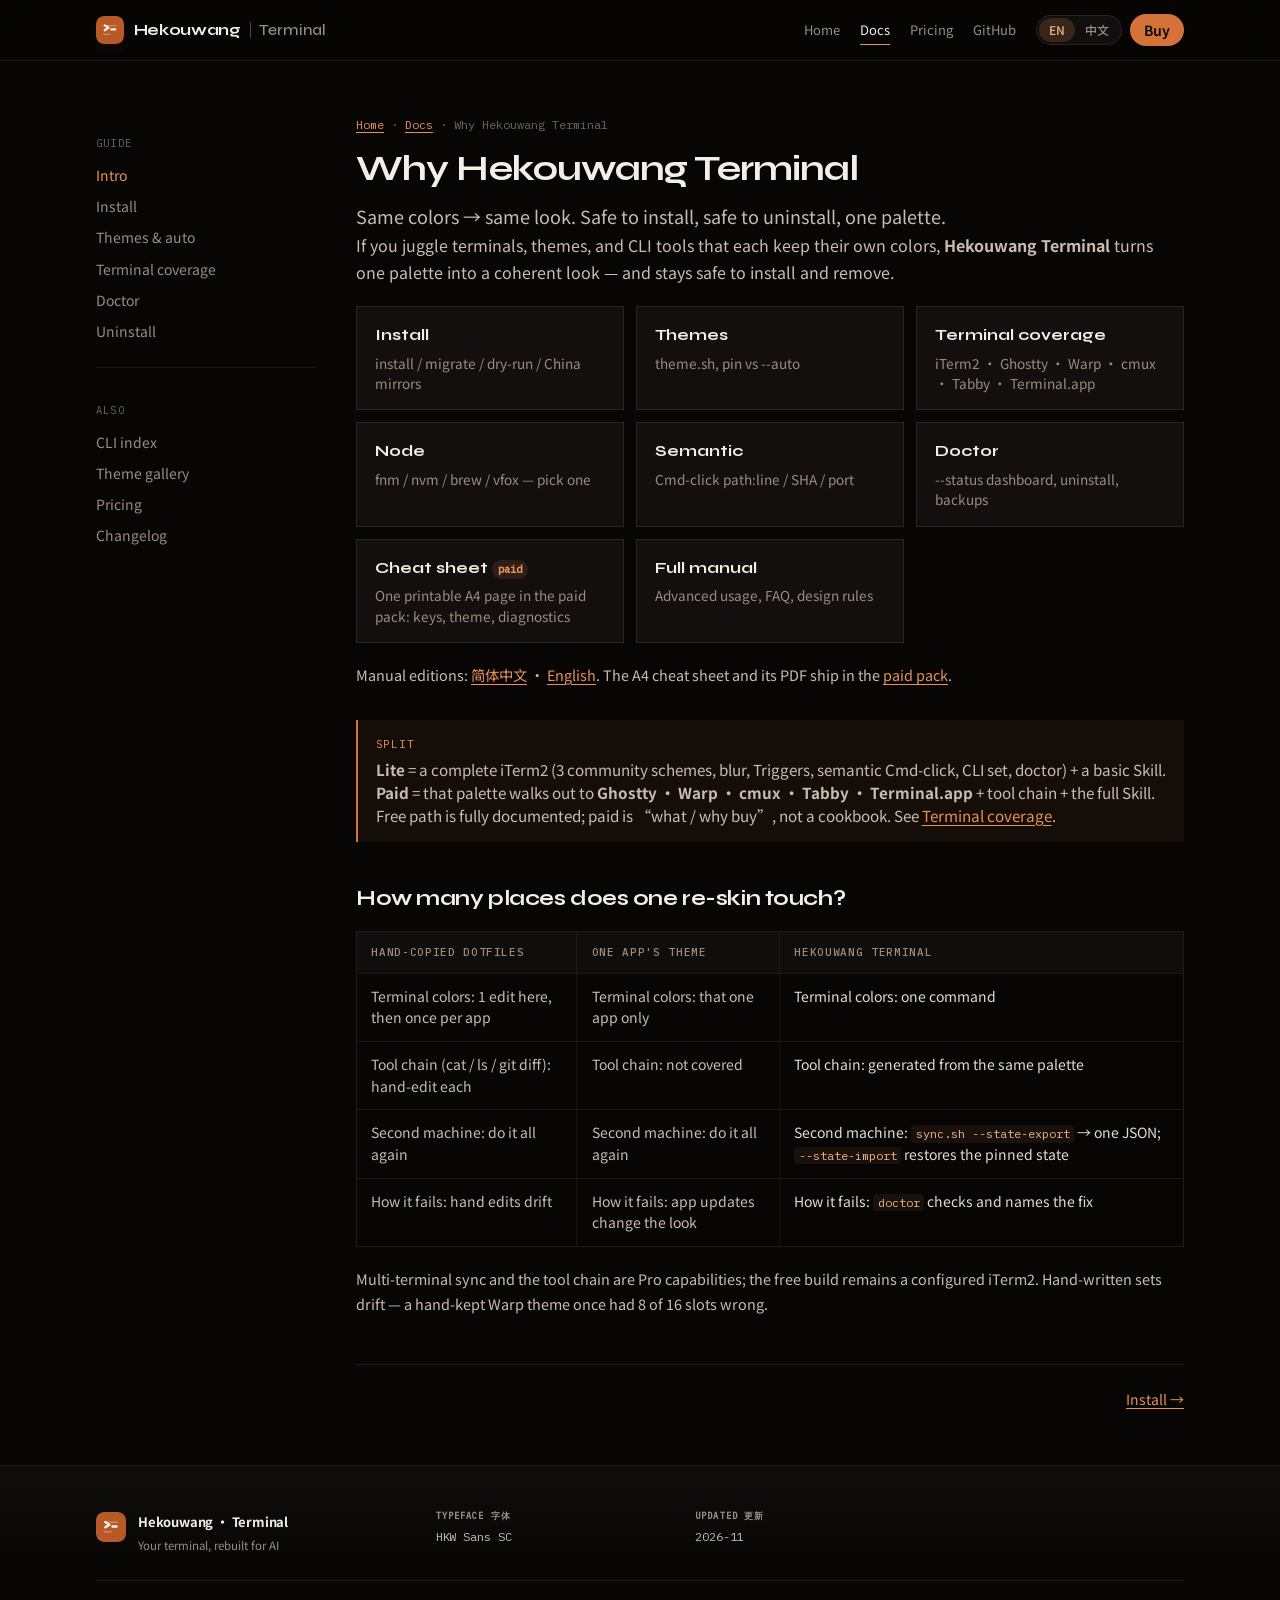
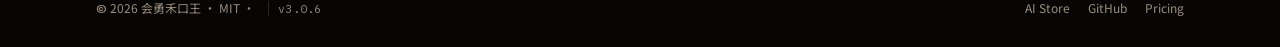
==== commit eafe55de: "docs: 官网页脚改为双层品牌+元信息布局 对齐写作技能站结构：品牌/字体/更新 + 版权与 AI 商店/GitHub/定价链接。  Co-authored-by: Cursor <cursorag" ====
--- a/docs/guide/index.html
+++ b/docs/guide/index.html
@@ -56,7 +56,7 @@
 
 <link rel="stylesheet" href="../assets/fonts.css">
 <link rel="stylesheet" href="../assets/tw.css">
-<link rel="stylesheet" href="../assets/site.css?v=3.3.5">
+<link rel="stylesheet" href="../assets/site.css?v=3.3.6">
 <script defer src="../assets/toc.js"></script>
 </head>
 <body class="bg-ink-950 text-ash-100 font-sans antialiased">
@@ -172,13 +172,26 @@
 <div class="pager mt-12 flex justify-between border-t border-ash-100/10 pt-6 text-sm text-ash-400"><span></span><a href="../guide/install.html"><span class="en">Install</span><span class="zh">安装</span> →</a></div>
 </article>
 </div></div>
-<footer class="border-t border-ash-100/10 bg-ink-950 py-10">
-  <div class="mx-auto flex max-w-5xl flex-col items-center gap-4 px-5 text-center md:flex-row md:justify-between md:text-left">
-    <p class="font-mono text-xs text-ash-500">© 2026 会勇禾口王 · MIT · <!-- BEGIN:GENERATED:VERSION --><span class="ver-badge">v3.0.1</span><!-- END:GENERATED:VERSION --></p>
-    <div class="flex gap-5 text-sm text-ash-400">
-      <a class="transition hover:text-ash-100" href="../guide/index.html"><span class="en">Docs</span><span class="zh">文档</span></a>
-      <a class="transition hover:text-ash-100" href="../pricing.html"><span class="en">Pricing</span><span class="zh">定价</span></a>
-      <a class="transition hover:text-ash-100" href="https://github.com/huiyonghkw/hekouwang-terminal-lite-skill">GitHub</a>
+<footer class="site-footer">
+  <div class="site-footer-inner">
+    <div class="footer-top">
+      <div class="footer-brand">
+        <img src="../images/icon-skillhub.svg?v=4" width="30" height="30" alt="">
+        <div>
+          <b><span class="zh">会勇禾口王 · 终端工作台</span><span class="en">Hekouwang · Terminal</span></b>
+          <span><span class="zh">AI 时代的终端，值得重新配一次</span><span class="en">Your terminal, rebuilt for AI</span></span>
+        </div>
+      </div>
+      <div class="footer-col"><span class="footer-k">TYPEFACE 字体</span><span>HKW Sans SC</span></div>
+      <div class="footer-col"><span class="footer-k">UPDATED 更新</span><span>2026-11</span></div>
+    </div>
+    <div class="footer-bottom">
+      <span>© 2026 会勇禾口王 · MIT · <!-- BEGIN:GENERATED:VERSION --><span class="ver-badge">v3.0.6</span><!-- END:GENERATED:VERSION --></span>
+      <div class="footer-links">
+        <a href="https://skillpay.alipay.com/public/huiyonghkw" target="_blank" rel="noopener noreferrer"><span class="zh">AI 商店</span><span class="en">AI Store</span></a>
+        <a href="https://github.com/huiyonghkw/hekouwang-terminal-lite-skill" target="_blank" rel="noopener noreferrer">GitHub</a>
+        <a href="../pricing.html"><span class="zh">定价</span><span class="en">Pricing</span></a>
+      </div>
     </div>
   </div>
 </footer>
--- a/docs/assets/site.css
+++ b/docs/assets/site.css
@@ -272,11 +272,96 @@
   transform: scaleX(1);
 }
 
-/* Footer links — same underline motion as header nav */
-footer .flex.gap-5 a {
+/* Site footer — two-tier layout (brand + meta / copyright + links) */
+.site-footer {
+  padding: 46px 0 30px;
+  border-top: 1px solid var(--border);
+  font-size: 12px;
+  color: var(--text3);
+  background: linear-gradient(180deg, rgba(243, 238, 230, 0.03), rgba(7, 6, 5, 0) 60%);
+}
+.site-footer-inner {
+  margin: 0 auto;
+  max-width: 72rem;
+  padding: 0 1.25rem;
+}
+@media (min-width: 768px) {
+  .site-footer-inner { padding: 0 2rem; }
+}
+.site-footer .footer-top {
+  display: grid;
+  grid-template-columns: 1.35fr repeat(3, 1fr);
+  gap: 30px;
+  padding-bottom: 26px;
+  border-bottom: 1px solid var(--border);
+}
+.site-footer .footer-brand {
+  display: flex;
+  gap: 12px;
+  align-items: flex-start;
+  min-width: 0;
+}
+.site-footer .footer-brand img {
+  width: 30px;
+  height: 30px;
+  border-radius: 8px;
+  flex: none;
+}
+.site-footer .footer-brand b {
+  display: block;
+  font-size: 13px;
+  font-weight: 700;
+  letter-spacing: -0.015em;
+  color: var(--text);
+}
+.site-footer .footer-brand > div > span {
+  display: block;
+  margin-top: 5px;
+  font-size: 11.5px;
+  line-height: 1.5;
+  color: var(--text3);
+}
+.site-footer .footer-col {
+  display: flex;
+  flex-direction: column;
+  gap: 7px;
+  min-width: 0;
+}
+.site-footer .footer-k {
+  font: 700 8.5px/1 var(--mono);
+  letter-spacing: 0.13em;
+  color: var(--text3);
+}
+.site-footer .footer-col > span:last-child {
+  font-family: var(--mono);
+  font-size: 12px;
+  color: var(--text2);
+  letter-spacing: -0.01em;
+  font-variant-numeric: tabular-nums;
+}
+.site-footer .footer-bottom {
+  display: flex;
+  flex-wrap: wrap;
+  justify-content: space-between;
+  gap: 14px;
+  padding-top: 18px;
+  align-items: center;
+}
+.site-footer .footer-links {
+  display: flex;
+  gap: 18px;
+  flex-wrap: wrap;
+}
+.site-footer .footer-links a {
   position: relative;
-}
-footer .flex.gap-5 a::after {
+  color: var(--text3);
+  text-decoration: none;
+  transition: color 0.2s ease;
+}
+.site-footer .footer-links a:hover {
+  color: var(--text);
+}
+.site-footer .footer-links a::after {
   content: '';
   position: absolute;
   left: 0;
@@ -288,8 +373,24 @@
   transform-origin: left;
   transition: transform 0.35s var(--ease-out-expo);
 }
-footer .flex.gap-5 a:hover::after {
+.site-footer .footer-links a:hover::after {
   transform: scaleX(1);
+}
+@media (max-width: 680px) {
+  .site-footer { padding: 34px 0 24px; }
+  .site-footer .footer-top {
+    grid-template-columns: repeat(3, 1fr);
+    gap: 18px 14px;
+    padding-bottom: 20px;
+  }
+  .site-footer .footer-brand {
+    grid-column: 1 / -1;
+    margin-bottom: 2px;
+  }
+  .site-footer .footer-brand b { font-size: 12.5px; }
+  .site-footer .footer-k { font-size: 8px; letter-spacing: 0.08em; }
+  .site-footer .footer-col > span:last-child { font-size: 11.5px; }
+  .site-footer .footer-bottom { flex-direction: column; gap: 10px; align-items: flex-start; }
 }
 
 /* Reveal on scroll */
